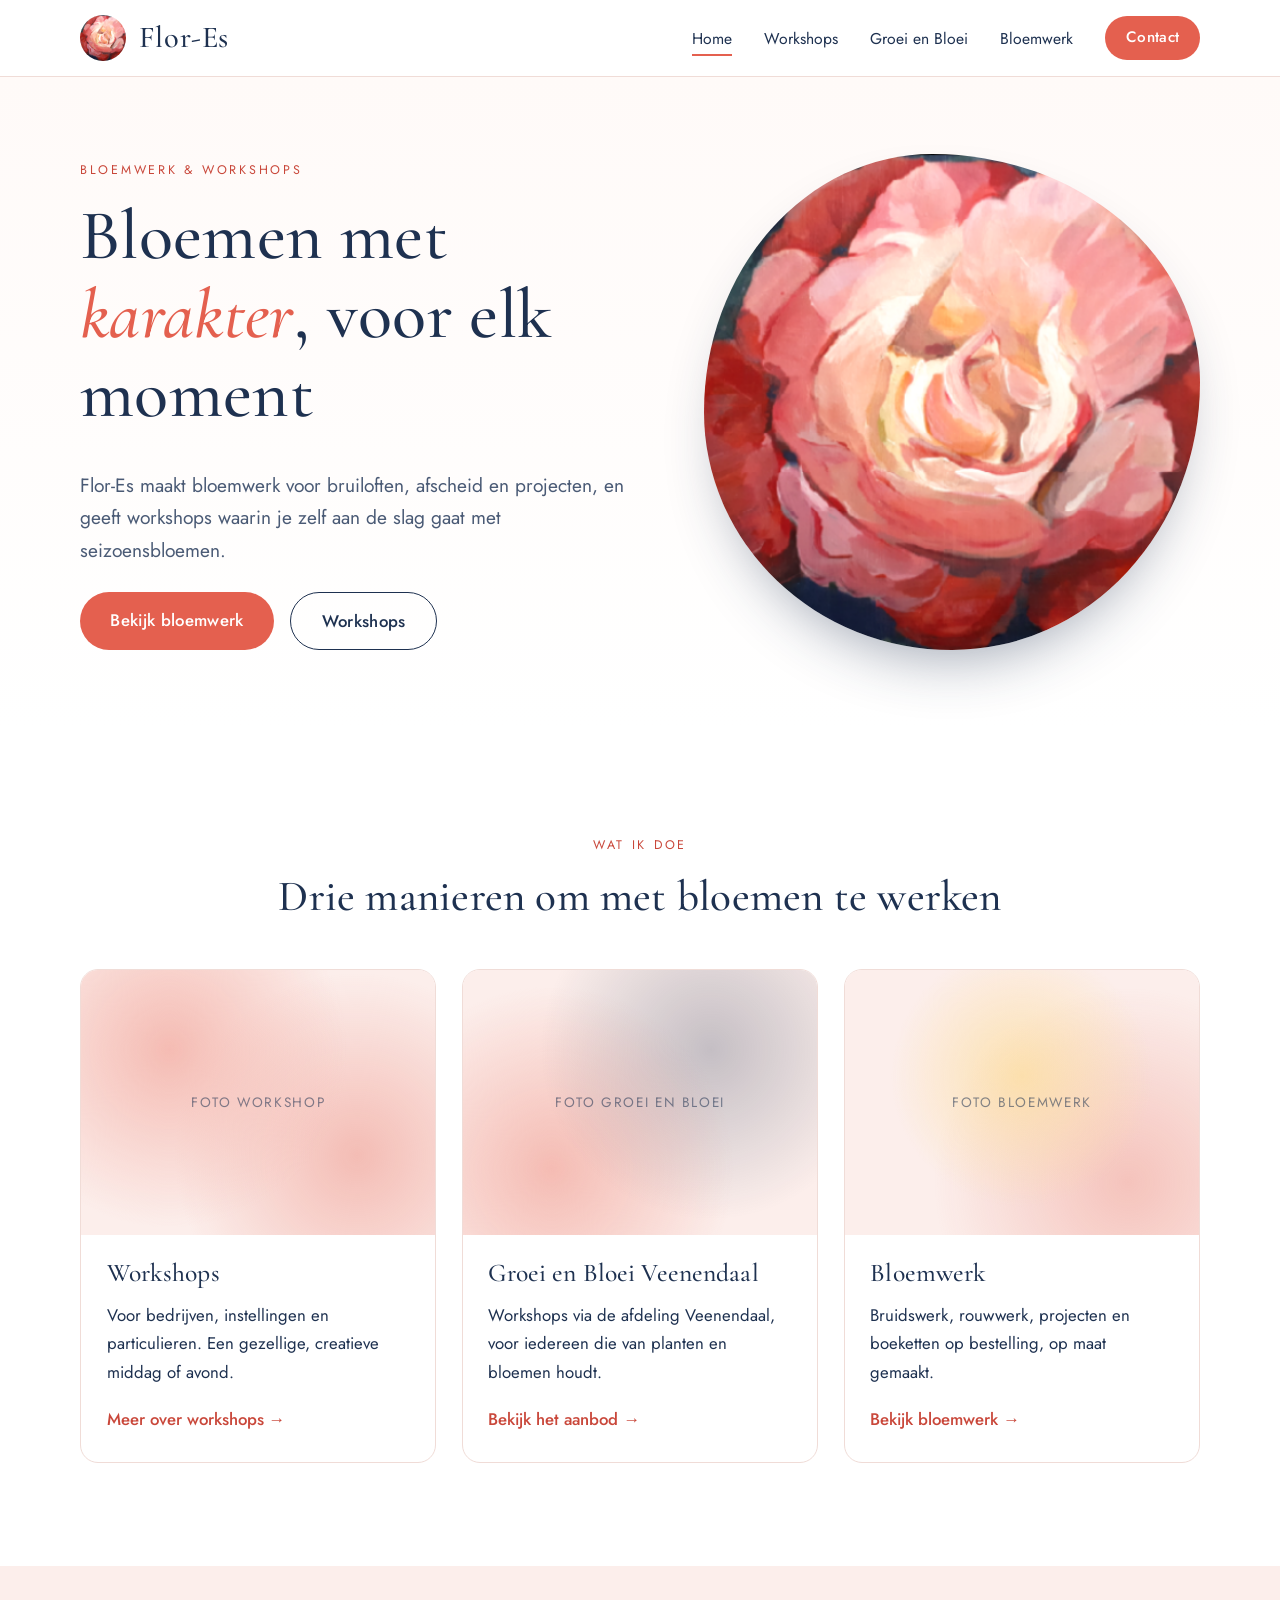
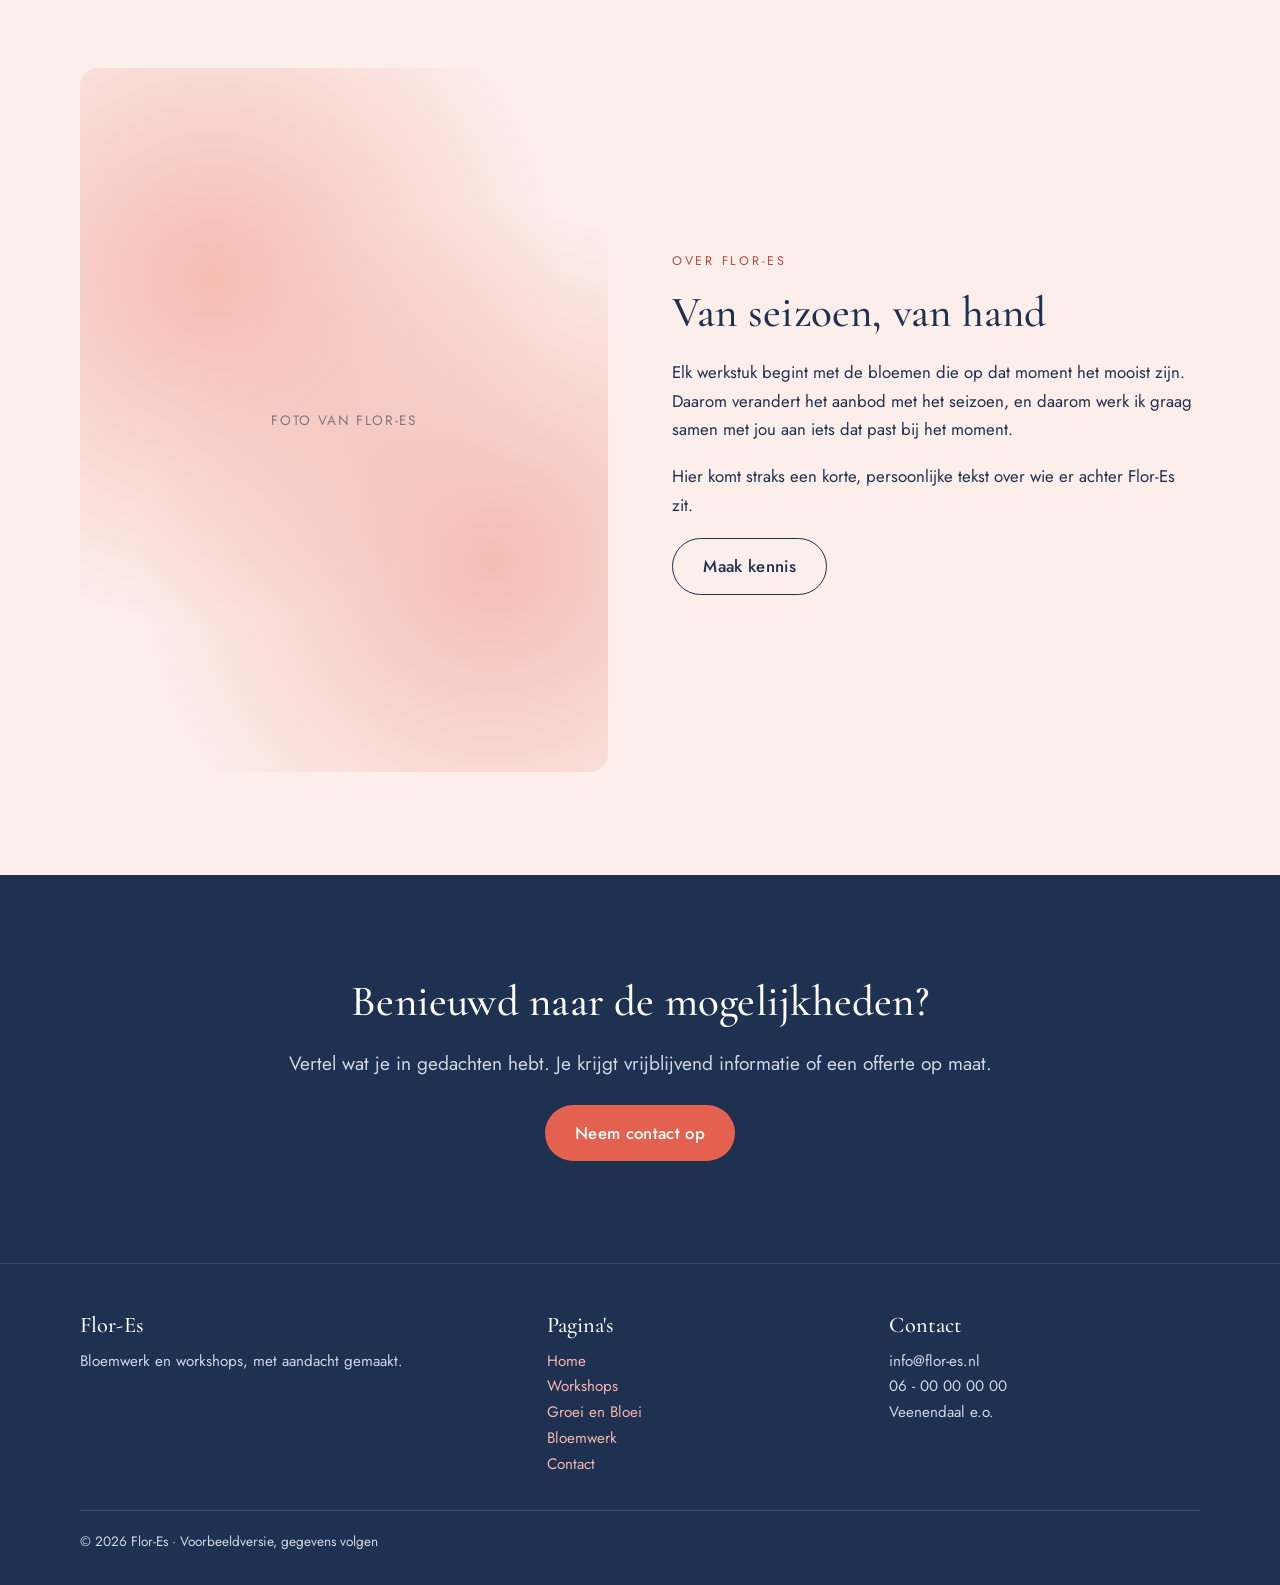
==== index.html @ 2090f146 "Eerste versie website Flor-Es: look and feel en vijf pagina's Co-Authored-By: Claude Sonnet 5.5 <nor" ====
<!DOCTYPE html>
<html lang="nl">
<head>
<meta charset="utf-8">
<meta name="viewport" content="width=device-width, initial-scale=1">
<title>Flor-Es | Bloemwerk en workshops</title>
<meta name="description" content="Flor-Es: workshops, bloemwerk voor bruiloften, rouw en projecten, en workshops via Groei en Bloei Veenendaal.">
<link rel="preconnect" href="https://fonts.googleapis.com">
<link rel="preconnect" href="https://fonts.gstatic.com" crossorigin>
<link href="https://fonts.googleapis.com/css2?family=Cormorant+Garamond:ital,wght@0,400;0,500;0,600;1,400;1,500&family=Jost:wght@300;400;500&display=swap" rel="stylesheet">
<link rel="stylesheet" href="style.css">
</head>
<body>
<header class="site-header">
  <div class="container nav">
    <a class="brand" href="index.html"><img src="img/logo.png" alt=""><span>Flor-Es</span></a>
    <button class="menu-toggle" aria-expanded="false" aria-controls="menu">Menu</button>
    <ul id="menu">
      <li><a href="index.html" aria-current="page">Home</a></li>
      <li><a href="workshops.html">Workshops</a></li>
      <li><a href="groei-en-bloei.html">Groei en Bloei</a></li>
      <li><a href="bloemwerk.html">Bloemwerk</a></li>
      <li><a class="btn small" href="contact.html">Contact</a></li>
    </ul>
  </div>
</header>
<main>

<section class="hero">
  <div class="container hero-grid">
    <div>
      <span class="eyebrow">Bloemwerk &amp; workshops</span>
      <h1>Bloemen met <em>karakter</em>, voor elk moment</h1>
      <p class="lead">Flor-Es maakt bloemwerk voor bruiloften, afscheid en projecten, en geeft workshops waarin je zelf aan de slag gaat met seizoensbloemen.</p>
      <div class="btn-row">
        <a class="btn" href="bloemwerk.html">Bekijk bloemwerk</a>
        <a class="btn outline" href="workshops.html">Workshops</a>
      </div>
    </div>
    <div class="hero-art"><img src="img/logo.png" alt="Geschilderde roos, het logo van Flor-Es"></div>
  </div>
</section>

<section class="section">
  <div class="container">
    <div class="center" style="margin-bottom:3rem">
      <span class="eyebrow">Wat ik doe</span>
      <h2>Drie manieren om met bloemen te werken</h2>
    </div>
    <div class="cards">
      <a class="card" href="workshops.html"><div class="ph ">Foto workshop</div><div class="body"><h3>Workshops</h3><p>Voor bedrijven, instellingen en particulieren. Een gezellige, creatieve middag of avond.</p><span class="more">Meer over workshops →</span></div></a>
      <a class="card" href="groei-en-bloei.html"><div class="ph t2">Foto Groei en Bloei</div><div class="body"><h3>Groei en Bloei Veenendaal</h3><p>Workshops via de afdeling Veenendaal, voor iedereen die van planten en bloemen houdt.</p><span class="more">Bekijk het aanbod →</span></div></a>
      <a class="card" href="bloemwerk.html"><div class="ph t3">Foto bloemwerk</div><div class="body"><h3>Bloemwerk</h3><p>Bruidswerk, rouwwerk, projecten en boeketten op bestelling, op maat gemaakt.</p><span class="more">Bekijk bloemwerk →</span></div></a>
    </div>
  </div>
</section>

<section class="section tint">
  <div class="container split">
    <div class="ph tall round">Foto van Flor-Es</div>
    <div>
      <span class="eyebrow">Over Flor-Es</span>
      <h2>Van seizoen, van hand</h2>
      <p>Elk werkstuk begint met de bloemen die op dat moment het mooist zijn. Daarom verandert het aanbod met het seizoen, en daarom werk ik graag samen met jou aan iets dat past bij het moment.</p>
      <p>Hier komt straks een korte, persoonlijke tekst over wie er achter Flor-Es zit.</p>
      <a class="btn outline" href="contact.html">Maak kennis</a>
    </div>
  </div>
</section>
<section class="section cta">
  <div class="container">
    <h2>Benieuwd naar de mogelijkheden?</h2>
    <p class="lead">Vertel wat je in gedachten hebt. Je krijgt vrijblijvend informatie of een offerte op maat.</p>
    <div class="btn-row" style="justify-content:center"><a class="btn" href="contact.html">Neem contact op</a></div>
  </div>
</section>
</main>
<footer class="site-footer">
  <div class="container">
    <div class="foot-grid">
      <div>
        <h3>Flor-Es</h3>
        <p>Bloemwerk en workshops, met aandacht gemaakt.</p>
      </div>
      <div>
        <h3>Pagina's</h3>
        <ul>
          <li><a href="index.html">Home</a></li>
          <li><a href="workshops.html">Workshops</a></li>
          <li><a href="groei-en-bloei.html">Groei en Bloei</a></li>
          <li><a href="bloemwerk.html">Bloemwerk</a></li>
          <li><a href="contact.html">Contact</a></li>
        </ul>
      </div>
      <div>
        <h3>Contact</h3>
        <ul>
          <li>info@flor-es.nl</li>
          <li>06 - 00 00 00 00</li>
          <li>Veenendaal e.o.</li>
        </ul>
      </div>
    </div>
    <div class="copy">© 2026 Flor-Es · Voorbeeldversie, gegevens volgen</div>
  </div>
</footer>
<script src="site.js"></script>
</body>
</html>
---- style.css ----
/* Flor-Es – look and feel
   Kleuren afgeleid uit het logo (geschilderde roos op diepblauw). */
:root {
  --navy: #1e3150;
  --navy-soft: #4a5a75;
  --coral: #e4604f;
  --coral-dark: #c9473a;
  --pink: #f4b6ad;
  --pink-soft: #fceeeb;
  --cream: #fffaf8;
  --line: #f0dcd7;
  --white: #ffffff;
  --radius: 18px;
  --serif: "Cormorant Garamond", Georgia, "Times New Roman", serif;
  --sans: "Jost", "Helvetica Neue", Arial, sans-serif;
}

* { box-sizing: border-box; }
html { scroll-behavior: smooth; }
body {
  margin: 0;
  background: var(--white);
  color: var(--navy);
  font-family: var(--sans);
  font-size: 1.05rem;
  line-height: 1.7;
  -webkit-font-smoothing: antialiased;
}
img { max-width: 100%; display: block; }
a { color: var(--coral-dark); }
a:hover { color: var(--navy); }

h1, h2, h3 {
  font-family: var(--serif);
  font-weight: 500;
  line-height: 1.12;
  margin: 0 0 .5em;
  letter-spacing: .005em;
}
h1 { font-size: clamp(2.6rem, 6vw, 4.4rem); }
h2 { font-size: clamp(1.9rem, 3.6vw, 2.7rem); }
h3 { font-size: 1.6rem; }
p { margin: 0 0 1.1em; }

.container { width: min(1120px, 100% - 2.5rem); margin-inline: auto; }
.section { padding: clamp(3.5rem, 8vw, 6.5rem) 0; }
.section.tint { background: var(--pink-soft); }
.eyebrow {
  display: inline-block;
  text-transform: uppercase;
  letter-spacing: .22em;
  font-size: .78rem;
  color: var(--coral-dark);
  margin-bottom: 1rem;
}
.lead { font-size: 1.2rem; color: var(--navy-soft); max-width: 40em; }
.center { text-align: center; }
.center .lead { margin-inline: auto; }

/* Header */
.site-header {
  position: sticky; top: 0; z-index: 20;
  background: rgba(255,255,255,.94);
  backdrop-filter: blur(8px);
  border-bottom: 1px solid var(--line);
}
.nav { display: flex; align-items: center; justify-content: space-between; height: 76px; }
.brand { display: flex; align-items: center; gap: .8rem; text-decoration: none; color: var(--navy); }
.brand img { width: 46px; height: 46px; border-radius: 50%; object-fit: cover; }
.brand span { font-family: var(--serif); font-size: 1.9rem; font-weight: 500; letter-spacing: .02em; }
.nav ul { display: flex; gap: 2rem; list-style: none; margin: 0; padding: 0; align-items: center; }
.nav ul a { text-decoration: none; color: var(--navy); font-size: .98rem; padding: .3rem 0; border-bottom: 2px solid transparent; }
.nav ul a:hover, .nav ul a[aria-current="page"] { border-color: var(--coral); }
.nav ul a.btn { border: 0; }
.menu-toggle { display: none; background: none; border: 1px solid var(--line); border-radius: 10px; padding: .5rem .8rem; font: inherit; color: var(--navy); cursor: pointer; }

/* Knoppen */
.btn {
  display: inline-block; text-decoration: none; cursor: pointer;
  background: var(--coral); color: var(--white) !important;
  padding: .85rem 1.9rem; border-radius: 999px; border: 0;
  font: inherit; font-weight: 500; letter-spacing: .02em;
  transition: background .2s, transform .2s;
}
.btn:hover { background: var(--coral-dark); transform: translateY(-1px); }
.btn.outline { background: transparent; color: var(--navy) !important; border: 1.5px solid var(--navy); }
.btn.outline:hover { background: var(--navy); color: var(--white) !important; }
.btn.small { padding: .55rem 1.3rem; font-size: .95rem; }
.btn-row { display: flex; gap: 1rem; flex-wrap: wrap; margin-top: 1.6rem; }

/* Hero (tweedeling) */
.hero { padding: clamp(2.5rem, 6vw, 5rem) 0; background: linear-gradient(180deg, var(--cream), var(--white)); }
.hero-grid { display: grid; grid-template-columns: 1.05fr .95fr; gap: clamp(2rem, 6vw, 5rem); align-items: center; }
.hero h1 em { font-style: italic; color: var(--coral); }
.hero-art { position: relative; }
.hero-art img {
  width: 100%; aspect-ratio: 1 / 1; object-fit: cover;
  border-radius: 46% 54% 50% 50% / 52% 46% 54% 48%;
  box-shadow: 0 30px 60px -25px rgba(30,49,80,.45);
}
.hero-art::before {
  content: ""; position: absolute; inset: -6% -6% auto auto; width: 38%; aspect-ratio: 1;
  background: var(--pink); border-radius: 50%; z-index: -1; opacity: .55;
}
.page-hero { padding: clamp(3rem, 7vw, 5.5rem) 0 clamp(2rem, 4vw, 3rem); background: linear-gradient(180deg, var(--pink-soft), var(--white)); }

/* Kaarten */
.cards { display: grid; grid-template-columns: repeat(3, 1fr); gap: 1.6rem; }
.card {
  background: var(--white); border: 1px solid var(--line); border-radius: var(--radius);
  overflow: hidden; text-decoration: none; color: var(--navy);
  display: flex; flex-direction: column; transition: transform .25s, box-shadow .25s;
}
.card:hover { transform: translateY(-4px); box-shadow: 0 22px 40px -24px rgba(30,49,80,.4); color: var(--navy); }
.card .body { padding: 1.5rem 1.6rem 1.8rem; }
.card .more { color: var(--coral-dark); font-weight: 500; }

/* Foto-plaatshouders: vervangen door echte foto's (<img>) */
.ph {
  aspect-ratio: 4 / 3; display: grid; place-items: center;
  color: rgba(30,49,80,.55); font-size: .85rem; letter-spacing: .12em; text-transform: uppercase;
  background:
    radial-gradient(circle at 25% 30%, rgba(244,182,173,.9), transparent 55%),
    radial-gradient(circle at 78% 70%, rgba(228,96,79,.35), transparent 55%),
    var(--pink-soft);
}
.ph.t2 { background: radial-gradient(circle at 70% 30%, rgba(30,49,80,.25), transparent 55%), radial-gradient(circle at 25% 75%, rgba(244,182,173,.9), transparent 55%), var(--pink-soft); }
.ph.t3 { background: radial-gradient(circle at 50% 40%, rgba(252,222,160,.8), transparent 55%), radial-gradient(circle at 80% 80%, rgba(228,96,79,.3), transparent 55%), var(--pink-soft); }
.ph.tall { aspect-ratio: 3 / 4; }
.ph.round { border-radius: var(--radius); }

.gallery { display: grid; grid-template-columns: repeat(4, 1fr); gap: 1rem; }
.gallery .ph, .gallery img { border-radius: 14px; width: 100%; }
.gallery .wide { grid-column: span 2; }

/* Twee kolommen */
.split { display: grid; grid-template-columns: 1fr 1fr; gap: clamp(2rem, 5vw, 4.5rem); align-items: center; }
.split.reverse > :first-child { order: 2; }
.check { list-style: none; padding: 0; margin: 0 0 1.4rem; }
.check li { padding-left: 1.9rem; position: relative; margin-bottom: .55rem; }
.check li::before { content: "✿"; position: absolute; left: 0; color: var(--coral); }

/* Prijzen */
.prices { display: grid; grid-template-columns: repeat(3, 1fr); gap: 1.4rem; }
.price {
  background: var(--white); border: 1px solid var(--line); border-radius: var(--radius); padding: 1.8rem;
}
.price .amount { font-family: var(--serif); font-size: 2.3rem; color: var(--coral-dark); line-height: 1; margin: .3rem 0 .8rem; }
.price small { color: var(--navy-soft); }
.note { font-size: .92rem; color: var(--navy-soft); border-left: 3px solid var(--pink); padding-left: 1rem; margin-top: 1.5rem; }

/* Referenties */
.quotes { display: grid; grid-template-columns: repeat(3, 1fr); gap: 1.4rem; }
.quote { background: var(--white); border-radius: var(--radius); padding: 1.8rem; border: 1px solid var(--line); }
.quote p { font-family: var(--serif); font-size: 1.35rem; line-height: 1.4; font-style: italic; }
.quote cite { font-style: normal; font-size: .92rem; color: var(--navy-soft); }

/* Agenda (Groei en Bloei) */
.agenda { list-style: none; padding: 0; margin: 0; display: grid; gap: 1rem; }
.agenda li { display: grid; grid-template-columns: 90px 1fr auto; gap: 1.4rem; align-items: center; background: var(--white); border: 1px solid var(--line); border-radius: var(--radius); padding: 1.2rem 1.6rem; }
.date { text-align: center; font-family: var(--serif); line-height: 1; }
.date b { display: block; font-size: 2.4rem; color: var(--coral-dark); font-weight: 500; }
.date span { text-transform: uppercase; letter-spacing: .15em; font-size: .78rem; font-family: var(--sans); }

/* Formulier */
form { display: grid; gap: 1.1rem; }
label { font-size: .92rem; font-weight: 500; display: grid; gap: .35rem; }
input, select, textarea {
  font: inherit; color: var(--navy); background: var(--white);
  border: 1.5px solid var(--line); border-radius: 12px; padding: .8rem 1rem; width: 100%;
}
input:focus, select:focus, textarea:focus { outline: 0; border-color: var(--coral); box-shadow: 0 0 0 3px rgba(228,96,79,.18); }
textarea { min-height: 150px; resize: vertical; }
.row2 { display: grid; grid-template-columns: 1fr 1fr; gap: 1.1rem; }
.form-msg { display: none; background: var(--pink-soft); border: 1px solid var(--pink); border-radius: 12px; padding: 1rem 1.2rem; }
.contact-box { background: var(--pink-soft); border-radius: var(--radius); padding: 2rem; }
.contact-box h3 { margin-bottom: .8rem; }

/* CTA en footer */
.cta { background: var(--navy); color: var(--white); text-align: center; }
.cta h2 { color: var(--white); }
.cta .lead { color: #cfd6e3; margin-inline: auto; }
.site-footer { background: var(--navy); color: #cfd6e3; padding: 3rem 0 2rem; border-top: 1px solid rgba(255,255,255,.12); font-size: .95rem; }
.site-footer a { color: var(--pink); text-decoration: none; }
.site-footer a:hover { color: var(--white); }
.foot-grid { display: grid; grid-template-columns: 1.4fr 1fr 1fr; gap: 2rem; margin-bottom: 2rem; }
.foot-grid h3 { color: var(--white); font-size: 1.4rem; }
.foot-grid ul { list-style: none; padding: 0; margin: 0; }
.copy { border-top: 1px solid rgba(255,255,255,.15); padding-top: 1.2rem; font-size: .85rem; }

@media (max-width: 860px) {
  .menu-toggle { display: block; }
  .nav ul { display: none; position: absolute; top: 76px; left: 0; right: 0; flex-direction: column; gap: 1rem; background: var(--white); padding: 1.5rem; border-bottom: 1px solid var(--line); }
  .nav ul.open { display: flex; }
  .hero-grid, .split, .cards, .prices, .quotes, .foot-grid, .row2 { grid-template-columns: 1fr; }
  .split.reverse > :first-child { order: 0; }
  .hero-art { max-width: 420px; margin-inline: auto; }
  .gallery { grid-template-columns: repeat(2, 1fr); }
  .agenda li { grid-template-columns: 70px 1fr; }
  .agenda li .btn { grid-column: 1 / -1; justify-self: start; }
}
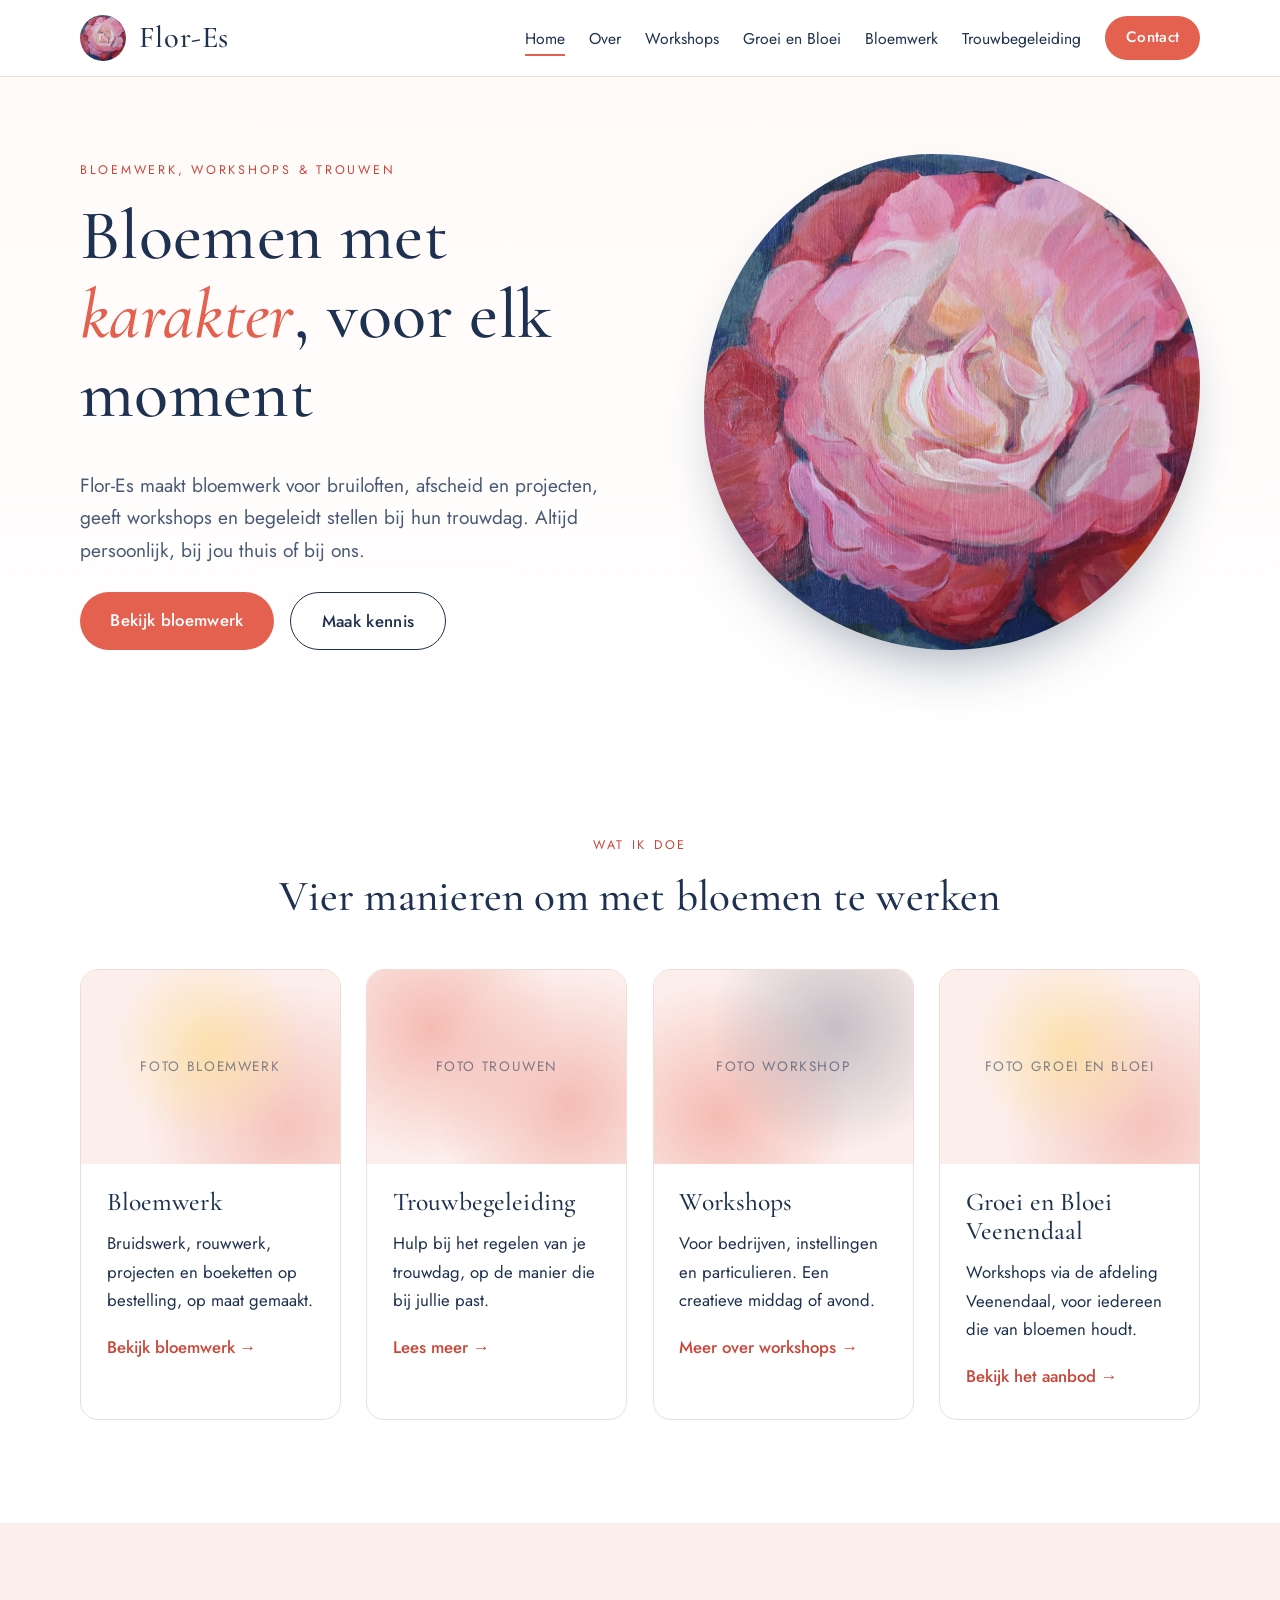
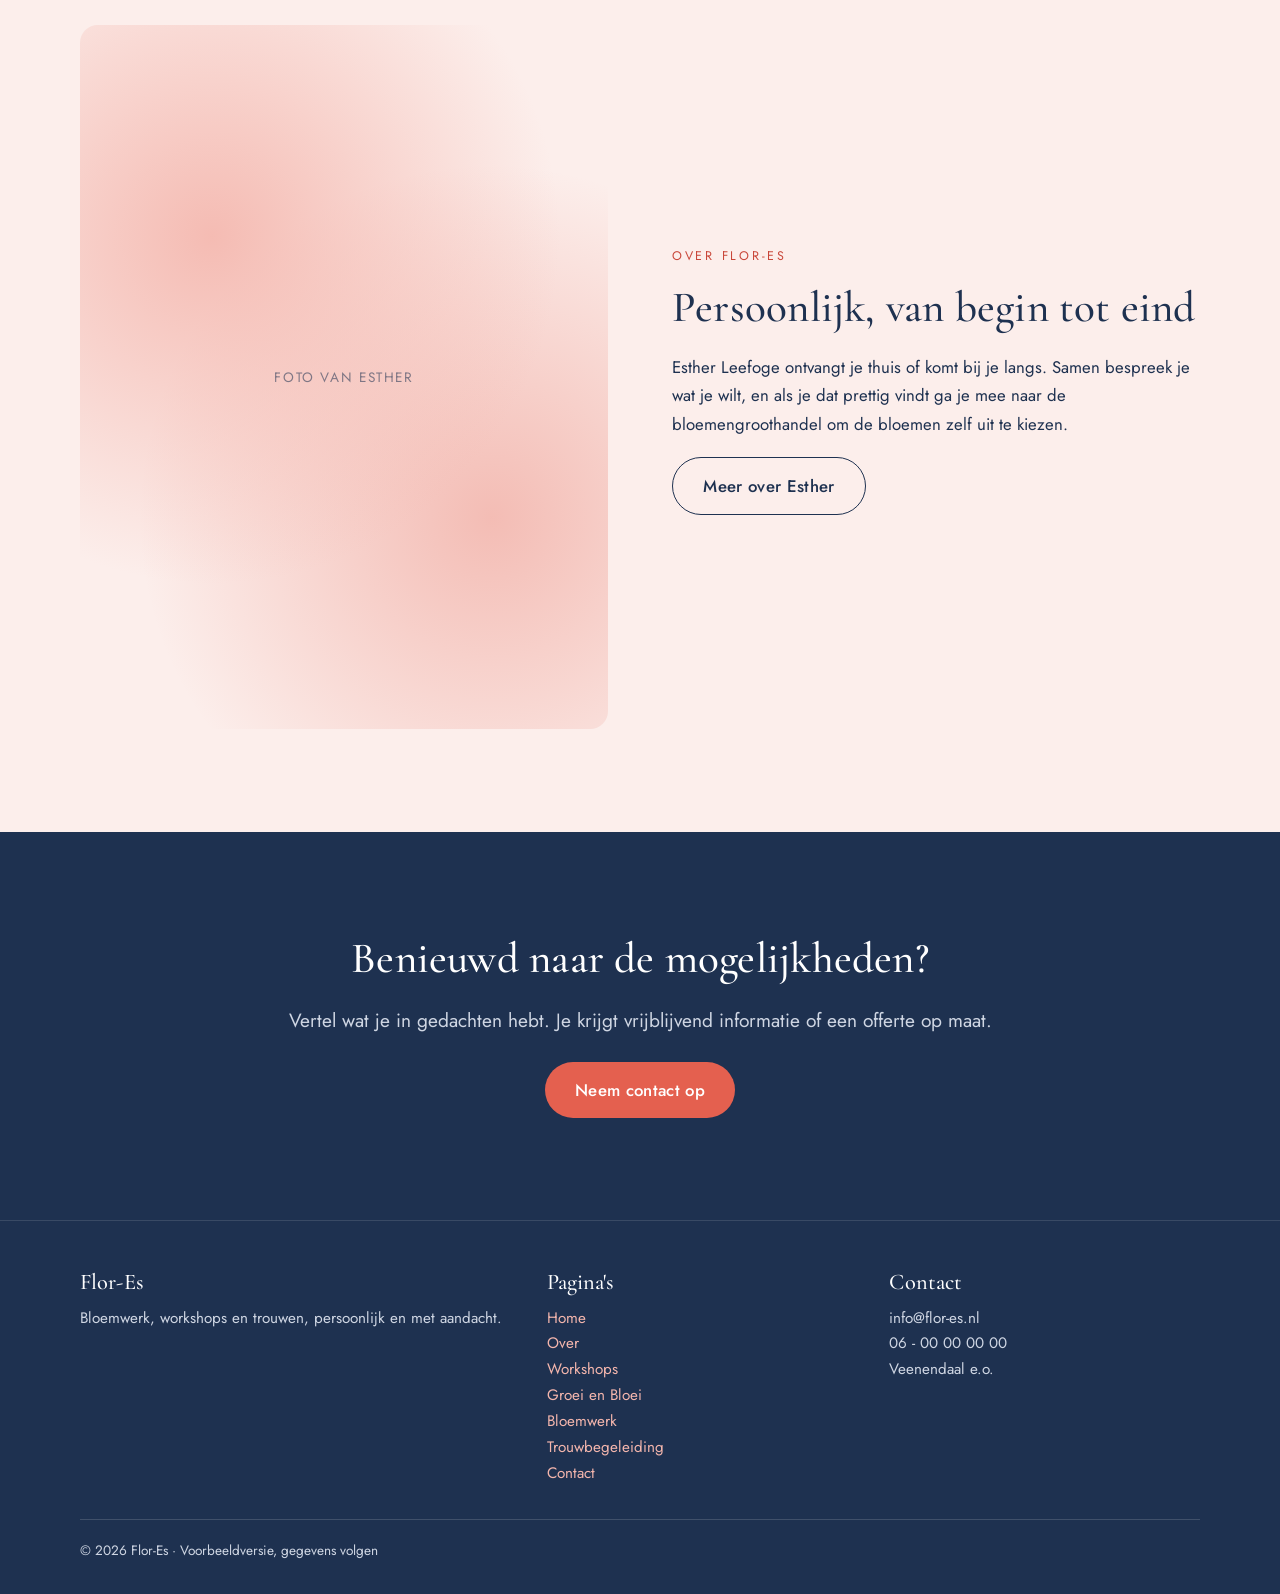
==== commit b4f22af0: "Pagina's Over, Trouwbegeleiding en proefpagina Trouwambtenaar, beheerbare inhoud - Scherpere roos al" ====
--- a/index.html
+++ b/index.html
@@ -3,41 +3,30 @@
 <head>
 <meta charset="utf-8">
 <meta name="viewport" content="width=device-width, initial-scale=1">
-<title>Flor-Es | Bloemwerk en workshops</title>
-<meta name="description" content="Flor-Es: workshops, bloemwerk voor bruiloften, rouw en projecten, en workshops via Groei en Bloei Veenendaal.">
+<title>Flor-Es | Bloemwerk, workshops en trouwen</title>
+<meta name="description" content="Flor-Es: bloemwerk, workshops en begeleiding bij trouwen, persoonlijk en met aandacht.">
+<link rel="icon" href="img/logo.jpg">
 <link rel="preconnect" href="https://fonts.googleapis.com">
 <link rel="preconnect" href="https://fonts.gstatic.com" crossorigin>
 <link href="https://fonts.googleapis.com/css2?family=Cormorant+Garamond:ital,wght@0,400;0,500;0,600;1,400;1,500&family=Jost:wght@300;400;500&display=swap" rel="stylesheet">
 <link rel="stylesheet" href="style.css">
 </head>
 <body>
-<header class="site-header">
-  <div class="container nav">
-    <a class="brand" href="index.html"><img src="img/logo.png" alt=""><span>Flor-Es</span></a>
-    <button class="menu-toggle" aria-expanded="false" aria-controls="menu">Menu</button>
-    <ul id="menu">
-      <li><a href="index.html" aria-current="page">Home</a></li>
-      <li><a href="workshops.html">Workshops</a></li>
-      <li><a href="groei-en-bloei.html">Groei en Bloei</a></li>
-      <li><a href="bloemwerk.html">Bloemwerk</a></li>
-      <li><a class="btn small" href="contact.html">Contact</a></li>
-    </ul>
-  </div>
-</header>
+<header id="site-header"></header>
 <main>
 
 <section class="hero">
   <div class="container hero-grid">
     <div>
-      <span class="eyebrow">Bloemwerk &amp; workshops</span>
+      <span class="eyebrow">Bloemwerk, workshops &amp; trouwen</span>
       <h1>Bloemen met <em>karakter</em>, voor elk moment</h1>
-      <p class="lead">Flor-Es maakt bloemwerk voor bruiloften, afscheid en projecten, en geeft workshops waarin je zelf aan de slag gaat met seizoensbloemen.</p>
+      <p class="lead">Flor-Es maakt bloemwerk voor bruiloften, afscheid en projecten, geeft workshops en begeleidt stellen bij hun trouwdag. Altijd persoonlijk, bij jou thuis of bij ons.</p>
       <div class="btn-row">
         <a class="btn" href="bloemwerk.html">Bekijk bloemwerk</a>
-        <a class="btn outline" href="workshops.html">Workshops</a>
+        <a class="btn outline" href="over.html">Maak kennis</a>
       </div>
     </div>
-    <div class="hero-art"><img src="img/logo.png" alt="Geschilderde roos, het logo van Flor-Es"></div>
+    <div class="hero-art"><img src="img/logo.jpg" alt="Geschilderde roos, het beeldmerk van Flor-Es"></div>
   </div>
 </section>
 
@@ -45,25 +34,25 @@
   <div class="container">
     <div class="center" style="margin-bottom:3rem">
       <span class="eyebrow">Wat ik doe</span>
-      <h2>Drie manieren om met bloemen te werken</h2>
+      <h2>Vier manieren om met bloemen te werken</h2>
     </div>
-    <div class="cards">
-      <a class="card" href="workshops.html"><div class="ph ">Foto workshop</div><div class="body"><h3>Workshops</h3><p>Voor bedrijven, instellingen en particulieren. Een gezellige, creatieve middag of avond.</p><span class="more">Meer over workshops →</span></div></a>
-      <a class="card" href="groei-en-bloei.html"><div class="ph t2">Foto Groei en Bloei</div><div class="body"><h3>Groei en Bloei Veenendaal</h3><p>Workshops via de afdeling Veenendaal, voor iedereen die van planten en bloemen houdt.</p><span class="more">Bekijk het aanbod →</span></div></a>
+    <div class="cards" style="grid-template-columns:repeat(auto-fit,minmax(240px,1fr))">
       <a class="card" href="bloemwerk.html"><div class="ph t3">Foto bloemwerk</div><div class="body"><h3>Bloemwerk</h3><p>Bruidswerk, rouwwerk, projecten en boeketten op bestelling, op maat gemaakt.</p><span class="more">Bekijk bloemwerk →</span></div></a>
+      <a class="card" href="trouwbegeleiding.html"><div class="ph ">Foto trouwen</div><div class="body"><h3>Trouwbegeleiding</h3><p>Hulp bij het regelen van je trouwdag, op de manier die bij jullie past.</p><span class="more">Lees meer →</span></div></a>
+      <a class="card" href="workshops.html"><div class="ph t2">Foto workshop</div><div class="body"><h3>Workshops</h3><p>Voor bedrijven, instellingen en particulieren. Een creatieve middag of avond.</p><span class="more">Meer over workshops →</span></div></a>
+      <a class="card" href="groei-en-bloei.html"><div class="ph t3">Foto Groei en Bloei</div><div class="body"><h3>Groei en Bloei Veenendaal</h3><p>Workshops via de afdeling Veenendaal, voor iedereen die van bloemen houdt.</p><span class="more">Bekijk het aanbod →</span></div></a>
     </div>
   </div>
 </section>
 
 <section class="section tint">
   <div class="container split">
-    <div class="ph tall round">Foto van Flor-Es</div>
+    <div class="ph tall round">Foto van Esther</div>
     <div>
       <span class="eyebrow">Over Flor-Es</span>
-      <h2>Van seizoen, van hand</h2>
-      <p>Elk werkstuk begint met de bloemen die op dat moment het mooist zijn. Daarom verandert het aanbod met het seizoen, en daarom werk ik graag samen met jou aan iets dat past bij het moment.</p>
-      <p>Hier komt straks een korte, persoonlijke tekst over wie er achter Flor-Es zit.</p>
-      <a class="btn outline" href="contact.html">Maak kennis</a>
+      <h2>Persoonlijk, van begin tot eind</h2>
+      <p>Esther Leefoge ontvangt je thuis of komt bij je langs. Samen bespreek je wat je wilt, en als je dat prettig vindt ga je mee naar de bloemengroothandel om de bloemen zelf uit te kiezen.</p>
+      <a class="btn outline" href="over.html">Meer over Esther</a>
     </div>
   </div>
 </section>
@@ -75,35 +64,7 @@
   </div>
 </section>
 </main>
-<footer class="site-footer">
-  <div class="container">
-    <div class="foot-grid">
-      <div>
-        <h3>Flor-Es</h3>
-        <p>Bloemwerk en workshops, met aandacht gemaakt.</p>
-      </div>
-      <div>
-        <h3>Pagina's</h3>
-        <ul>
-          <li><a href="index.html">Home</a></li>
-          <li><a href="workshops.html">Workshops</a></li>
-          <li><a href="groei-en-bloei.html">Groei en Bloei</a></li>
-          <li><a href="bloemwerk.html">Bloemwerk</a></li>
-          <li><a href="contact.html">Contact</a></li>
-        </ul>
-      </div>
-      <div>
-        <h3>Contact</h3>
-        <ul>
-          <li>info@flor-es.nl</li>
-          <li>06 - 00 00 00 00</li>
-          <li>Veenendaal e.o.</li>
-        </ul>
-      </div>
-    </div>
-    <div class="copy">© 2026 Flor-Es · Voorbeeldversie, gegevens volgen</div>
-  </div>
-</footer>
+<footer id="site-footer"></footer>
 <script src="site.js"></script>
 </body>
 </html>
--- a/style.css
+++ b/style.css
@@ -68,7 +68,7 @@
 .brand { display: flex; align-items: center; gap: .8rem; text-decoration: none; color: var(--navy); }
 .brand img { width: 46px; height: 46px; border-radius: 50%; object-fit: cover; }
 .brand span { font-family: var(--serif); font-size: 1.9rem; font-weight: 500; letter-spacing: .02em; }
-.nav ul { display: flex; gap: 2rem; list-style: none; margin: 0; padding: 0; align-items: center; }
+.nav ul { display: flex; gap: 1.5rem; list-style: none; margin: 0; padding: 0; align-items: center; }
 .nav ul a { text-decoration: none; color: var(--navy); font-size: .98rem; padding: .3rem 0; border-bottom: 2px solid transparent; }
 .nav ul a:hover, .nav ul a[aria-current="page"] { border-color: var(--coral); }
 .nav ul a.btn { border: 0; }
@@ -199,3 +199,44 @@
   .agenda li { grid-template-columns: 70px 1fr; }
   .agenda li .btn { grid-column: 1 / -1; justify-self: start; }
 }
+
+/* Foto's uit het beheerscherm */
+.foto { width: 100%; aspect-ratio: 4 / 3; object-fit: cover; border-radius: 14px; }
+.foto.tall { aspect-ratio: 3 / 4; }
+.foto.round { border-radius: var(--radius); }
+
+/* Producten (Bloemwerk) */
+.kop-blok { margin-bottom: 2rem; }
+.producten { display: grid; grid-template-columns: repeat(3, 1fr); gap: 1.4rem; }
+.product { background: var(--white); border: 1px solid var(--line); border-radius: var(--radius); overflow: hidden; display: flex; flex-direction: column; }
+.product .foto, .product .ph { border-radius: 0; }
+.product .body { padding: 1.2rem 1.4rem 1.5rem; }
+.product h3 { font-size: 1.5rem; margin-bottom: .3rem; }
+.product p { margin: 0 0 .5em; color: var(--navy-soft); font-size: .98rem; line-height: 1.55; }
+.product .prijs { color: var(--coral-dark); font-weight: 500; }
+.leeg { color: var(--navy-soft); }
+.chips { display: flex; flex-wrap: wrap; gap: .7rem; margin-top: 1.6rem; }
+.chip { text-decoration: none; border: 1.5px solid var(--navy); color: var(--navy); border-radius: 999px; padding: .4rem 1.2rem; font-size: .95rem; }
+.chip:hover { background: var(--navy); color: var(--white); }
+
+/* Stappen (Over, Trouwbegeleiding) */
+.steps { display: grid; grid-template-columns: repeat(3, 1fr); gap: 1.4rem; counter-reset: stap; }
+.steps.vier { grid-template-columns: repeat(4, 1fr); }
+.step { background: var(--white); border: 1px solid var(--line); border-radius: var(--radius); padding: 1.8rem; counter-increment: stap; }
+.step::before { content: counter(stap); display: grid; place-items: center; width: 2.4rem; height: 2.4rem; border-radius: 50%; background: var(--pink-soft); color: var(--coral-dark); font-family: var(--serif); font-size: 1.4rem; margin-bottom: 1rem; }
+.step h3 { font-size: 1.45rem; }
+.step p { margin: 0; color: var(--navy-soft); }
+.pull { font-family: var(--serif); font-size: clamp(1.6rem, 3vw, 2.2rem); line-height: 1.3; font-style: italic; color: var(--navy); max-width: 30em; margin-inline: auto; }
+
+/* Proefpagina (nog niet live) */
+.proef-banner { background: var(--navy); color: var(--white); text-align: center; padding: .6rem 1rem; font-size: .92rem; }
+body[data-niet-live]:not(.toon) main { visibility: hidden; }
+
+@media (max-width: 1000px) {
+  .menu-toggle { display: block; }
+  .nav ul { display: none; position: absolute; top: 76px; left: 0; right: 0; flex-direction: column; align-items: flex-start; gap: 1rem; background: var(--white); padding: 1.5rem; border-bottom: 1px solid var(--line); }
+  .nav ul.open { display: flex; }
+}
+@media (max-width: 860px) {
+  .producten, .steps, .steps.vier { grid-template-columns: 1fr; }
+}
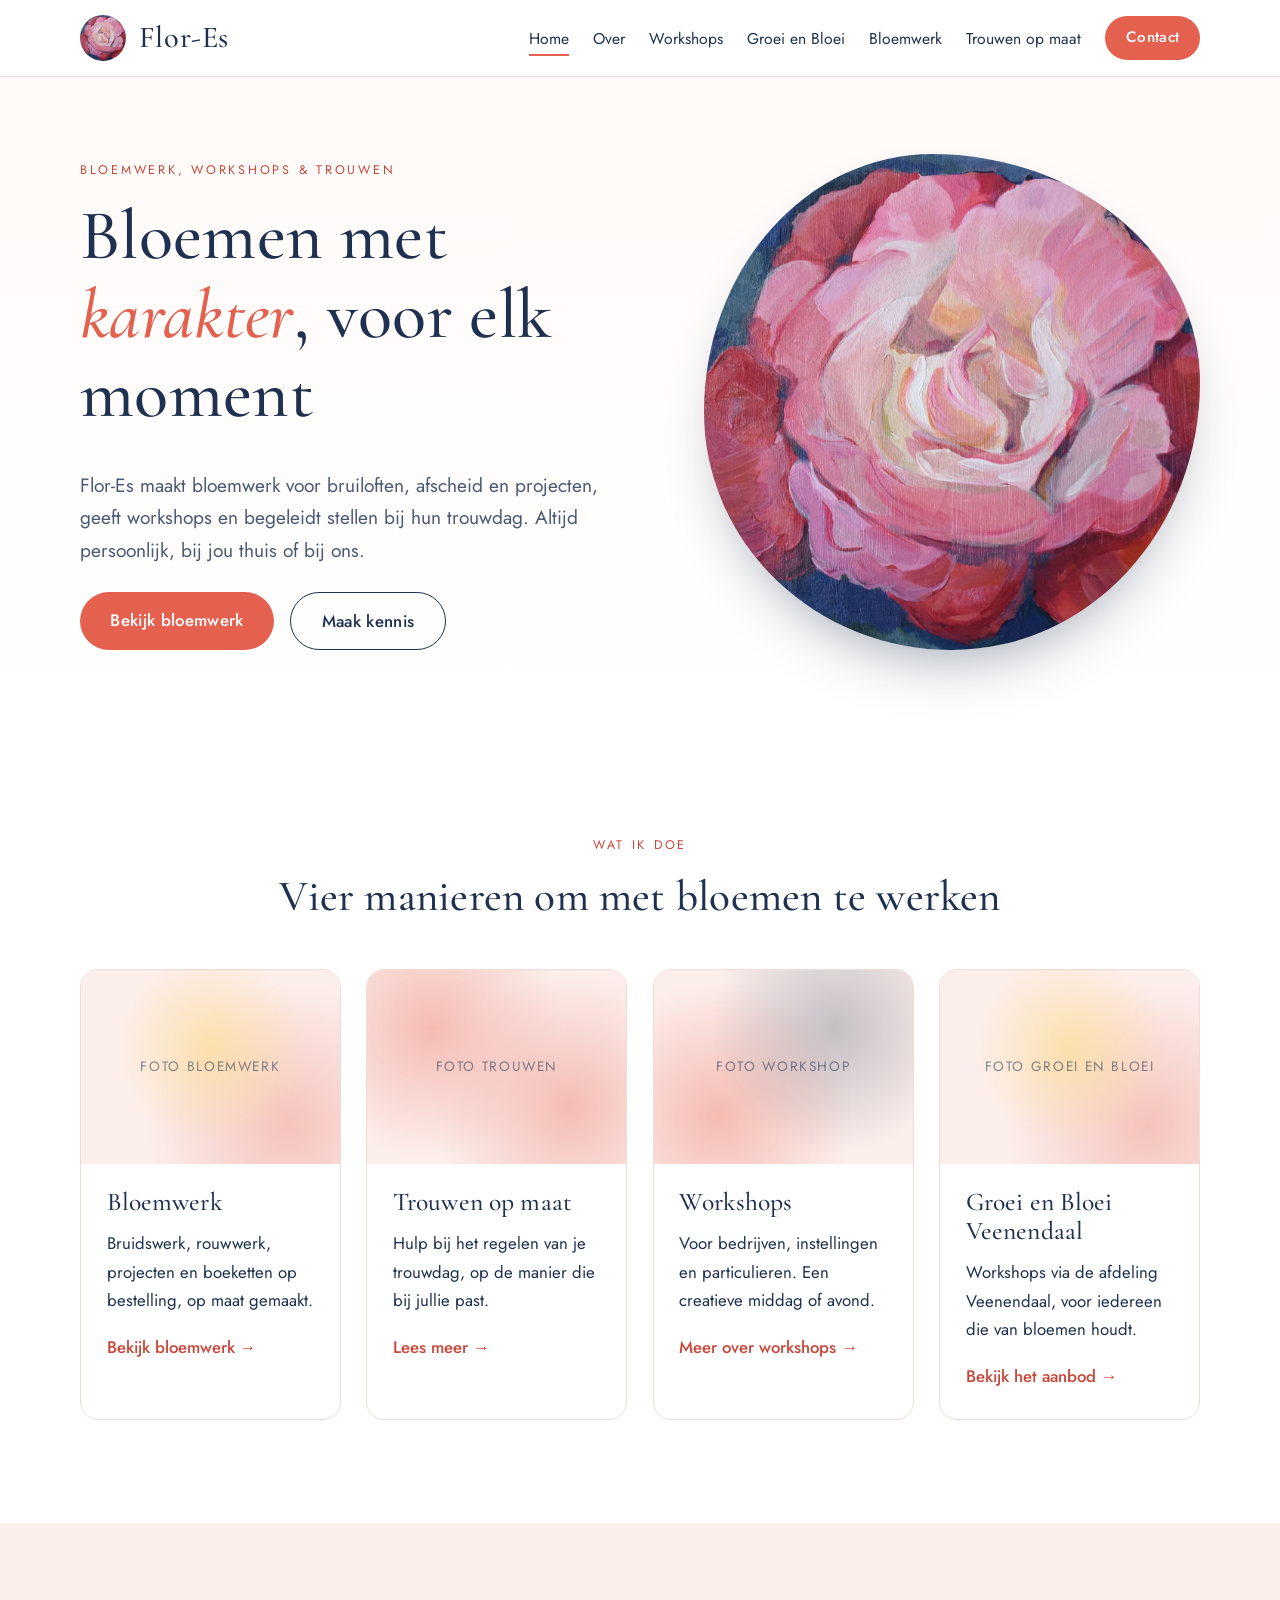
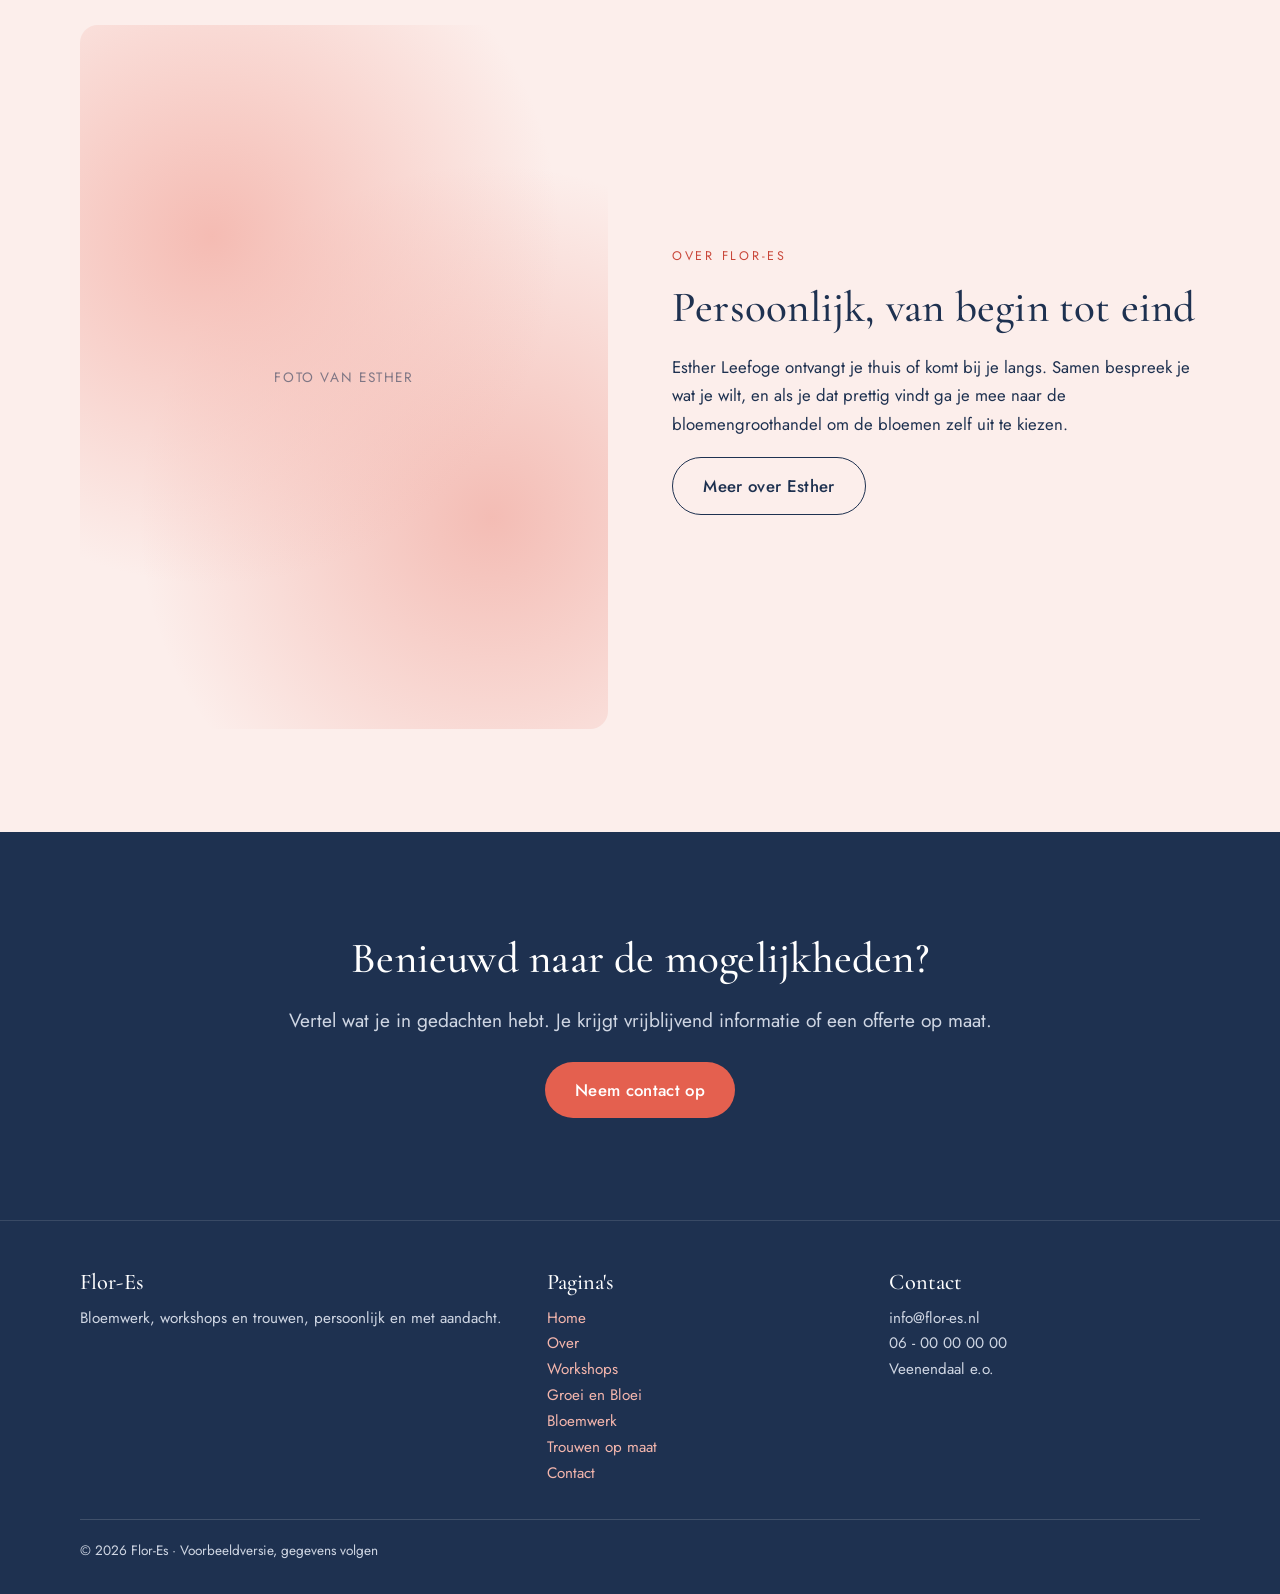
==== commit afdf7175: "Pagina Trouwbegeleiding hernoemd naar Trouwen op maat Co-Authored-By: Claude Sonnet 5.5 <noreply@ant" ====
--- a/index.html
+++ b/index.html
@@ -38,7 +38,7 @@
     </div>
     <div class="cards" style="grid-template-columns:repeat(auto-fit,minmax(240px,1fr))">
       <a class="card" href="bloemwerk.html"><div class="ph t3">Foto bloemwerk</div><div class="body"><h3>Bloemwerk</h3><p>Bruidswerk, rouwwerk, projecten en boeketten op bestelling, op maat gemaakt.</p><span class="more">Bekijk bloemwerk →</span></div></a>
-      <a class="card" href="trouwbegeleiding.html"><div class="ph ">Foto trouwen</div><div class="body"><h3>Trouwbegeleiding</h3><p>Hulp bij het regelen van je trouwdag, op de manier die bij jullie past.</p><span class="more">Lees meer →</span></div></a>
+      <a class="card" href="trouwen-op-maat.html"><div class="ph ">Foto trouwen</div><div class="body"><h3>Trouwen op maat</h3><p>Hulp bij het regelen van je trouwdag, op de manier die bij jullie past.</p><span class="more">Lees meer →</span></div></a>
       <a class="card" href="workshops.html"><div class="ph t2">Foto workshop</div><div class="body"><h3>Workshops</h3><p>Voor bedrijven, instellingen en particulieren. Een creatieve middag of avond.</p><span class="more">Meer over workshops →</span></div></a>
       <a class="card" href="groei-en-bloei.html"><div class="ph t3">Foto Groei en Bloei</div><div class="body"><h3>Groei en Bloei Veenendaal</h3><p>Workshops via de afdeling Veenendaal, voor iedereen die van bloemen houdt.</p><span class="more">Bekijk het aanbod →</span></div></a>
     </div>
--- a/style.css
+++ b/style.css
@@ -219,7 +219,7 @@
 .chip { text-decoration: none; border: 1.5px solid var(--navy); color: var(--navy); border-radius: 999px; padding: .4rem 1.2rem; font-size: .95rem; }
 .chip:hover { background: var(--navy); color: var(--white); }
 
-/* Stappen (Over, Trouwbegeleiding) */
+/* Stappen (Over, Trouwen op maat) */
 .steps { display: grid; grid-template-columns: repeat(3, 1fr); gap: 1.4rem; counter-reset: stap; }
 .steps.vier { grid-template-columns: repeat(4, 1fr); }
 .step { background: var(--white); border: 1px solid var(--line); border-radius: var(--radius); padding: 1.8rem; counter-increment: stap; }
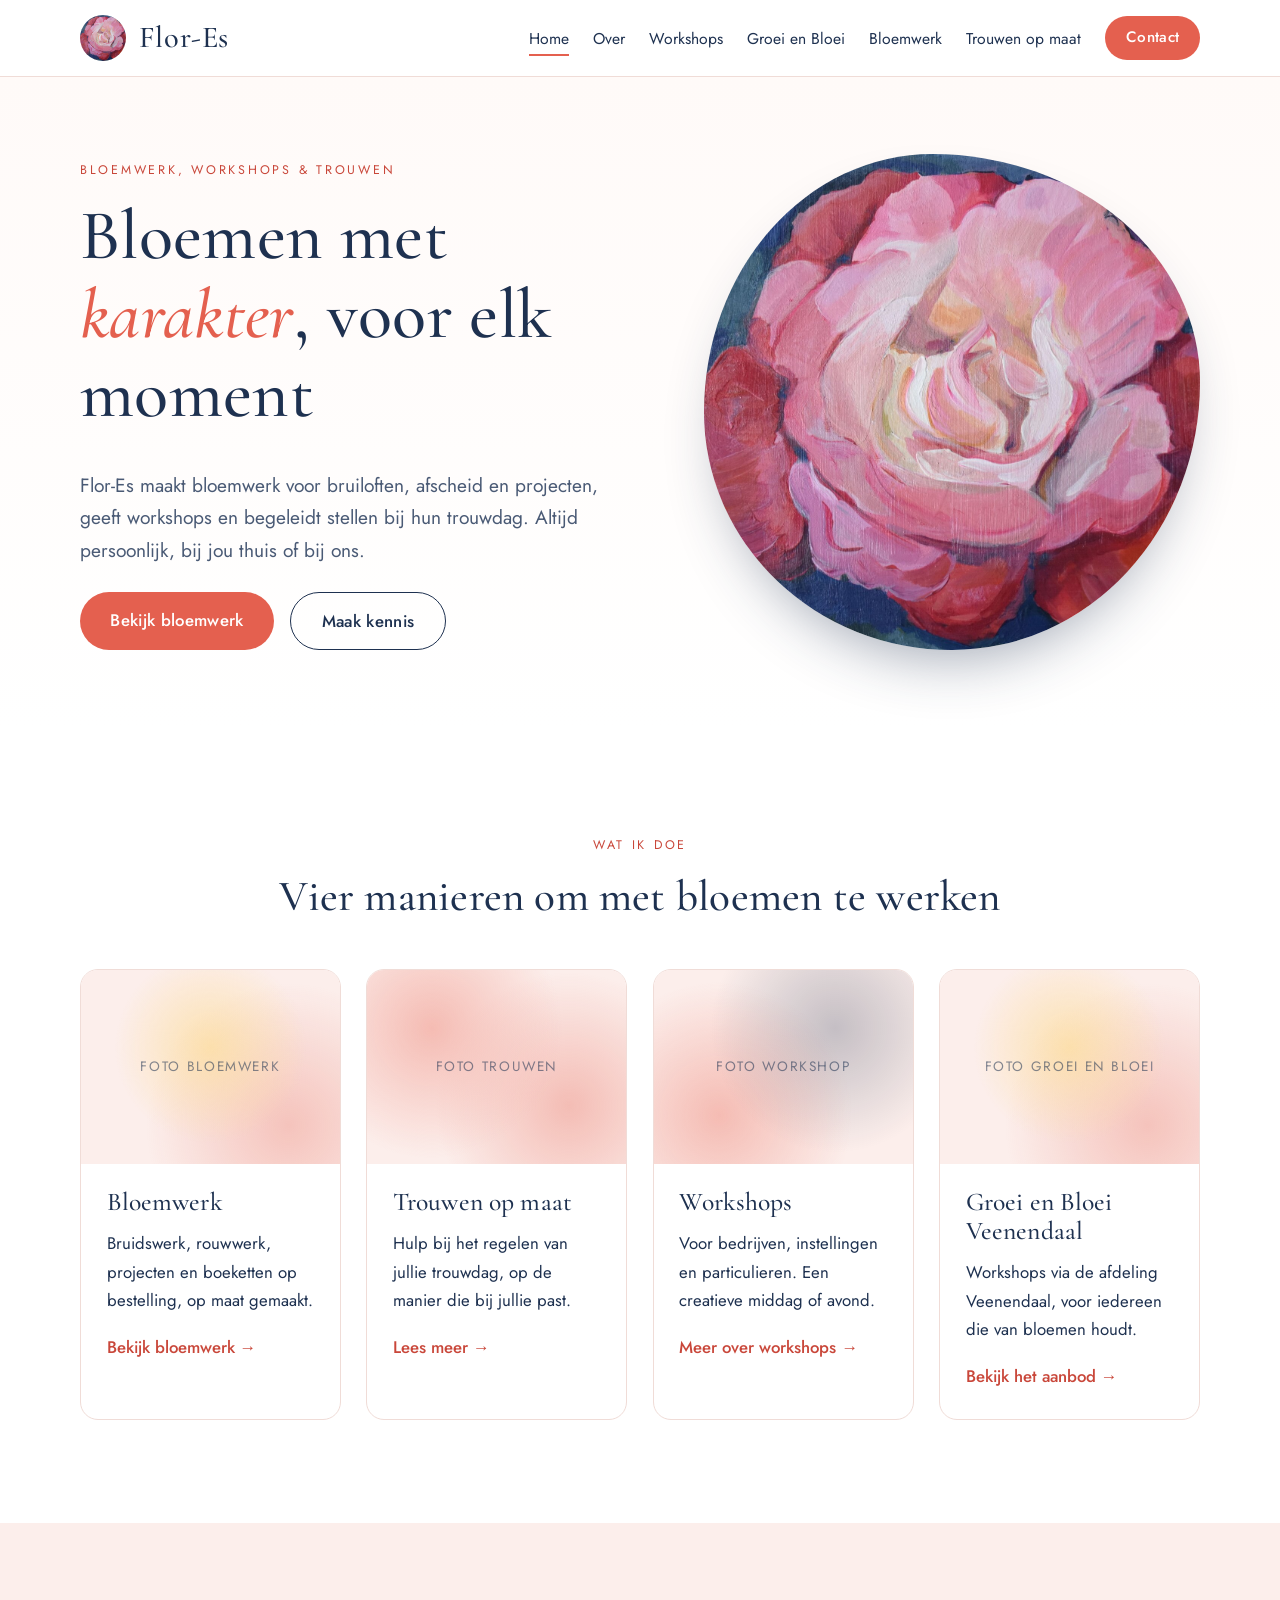
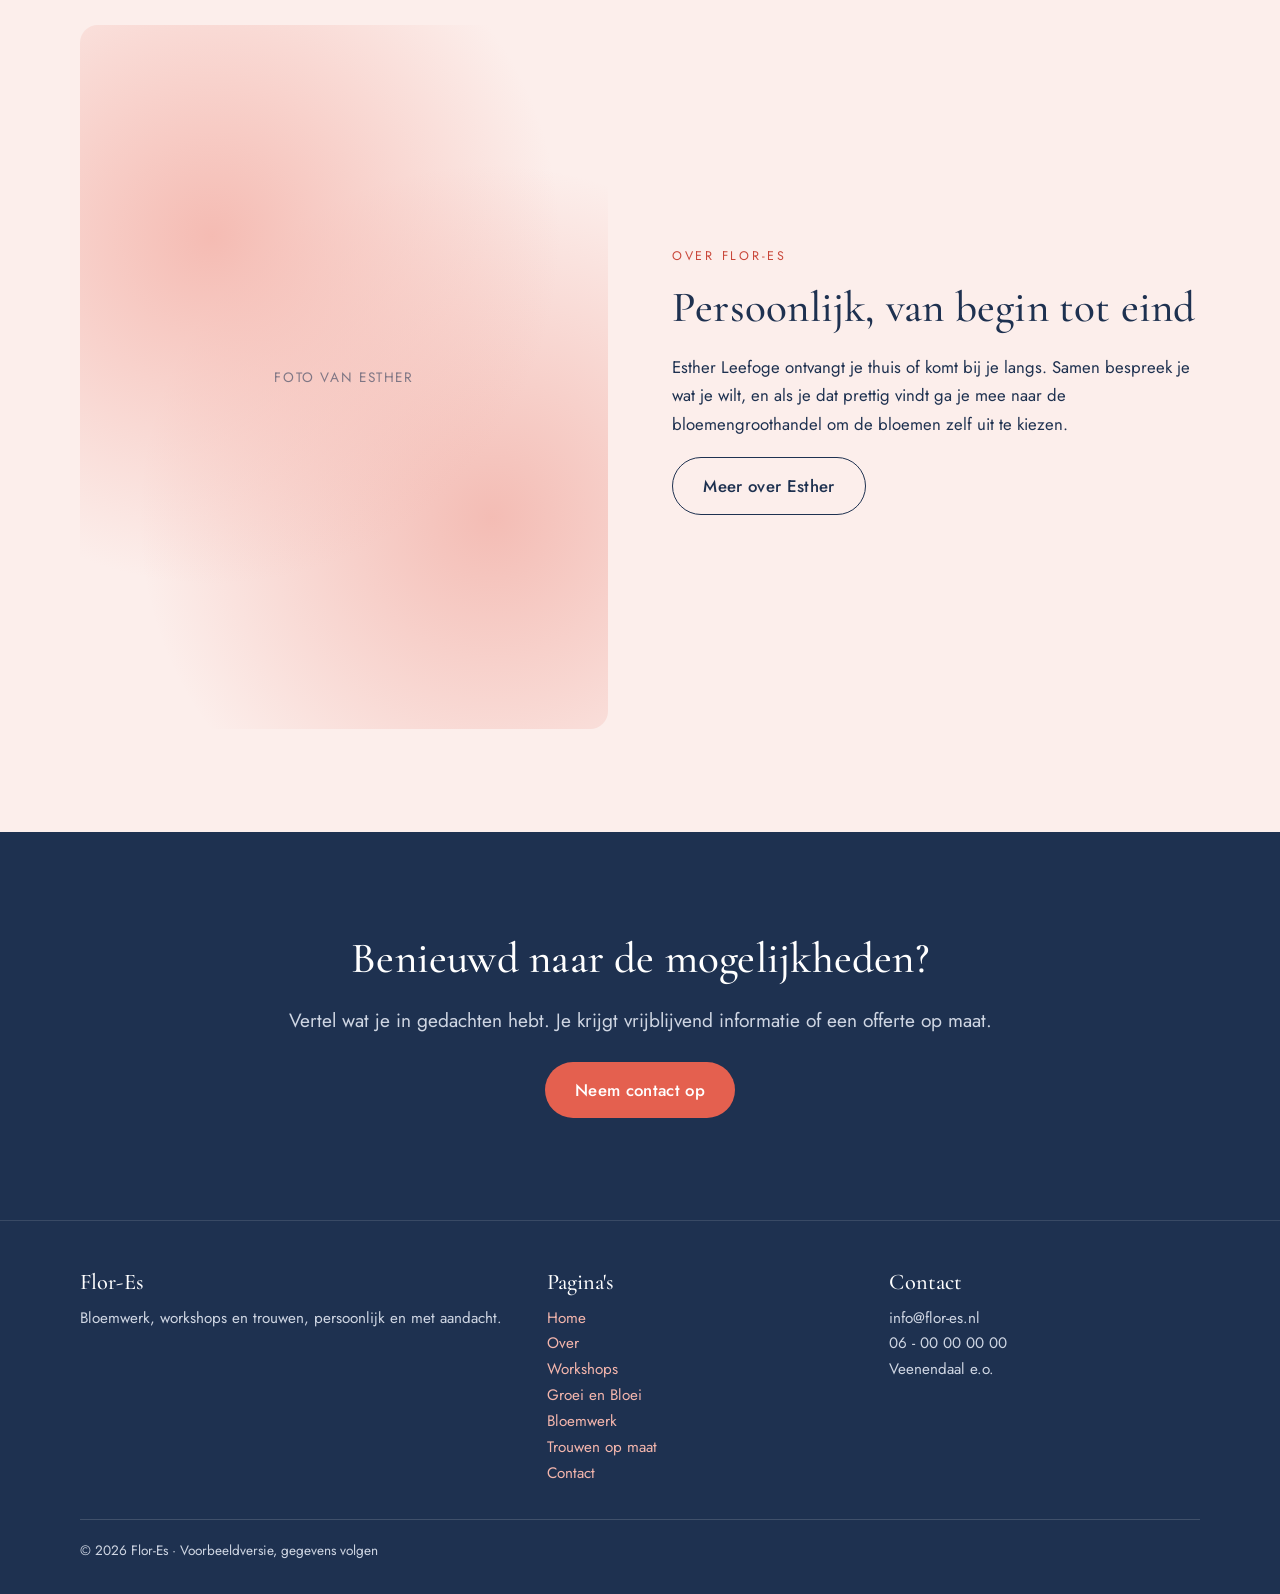
==== commit b7d132f2: "Trouwpagina's: jullie in plaats van je en jij Co-Authored-By: Claude Sonnet 5.5 <noreply@anthropic.c" ====
--- a/index.html
+++ b/index.html
@@ -38,7 +38,7 @@
     </div>
     <div class="cards" style="grid-template-columns:repeat(auto-fit,minmax(240px,1fr))">
       <a class="card" href="bloemwerk.html"><div class="ph t3">Foto bloemwerk</div><div class="body"><h3>Bloemwerk</h3><p>Bruidswerk, rouwwerk, projecten en boeketten op bestelling, op maat gemaakt.</p><span class="more">Bekijk bloemwerk →</span></div></a>
-      <a class="card" href="trouwen-op-maat.html"><div class="ph ">Foto trouwen</div><div class="body"><h3>Trouwen op maat</h3><p>Hulp bij het regelen van je trouwdag, op de manier die bij jullie past.</p><span class="more">Lees meer →</span></div></a>
+      <a class="card" href="trouwen-op-maat.html"><div class="ph ">Foto trouwen</div><div class="body"><h3>Trouwen op maat</h3><p>Hulp bij het regelen van jullie trouwdag, op de manier die bij jullie past.</p><span class="more">Lees meer →</span></div></a>
       <a class="card" href="workshops.html"><div class="ph t2">Foto workshop</div><div class="body"><h3>Workshops</h3><p>Voor bedrijven, instellingen en particulieren. Een creatieve middag of avond.</p><span class="more">Meer over workshops →</span></div></a>
       <a class="card" href="groei-en-bloei.html"><div class="ph t3">Foto Groei en Bloei</div><div class="body"><h3>Groei en Bloei Veenendaal</h3><p>Workshops via de afdeling Veenendaal, voor iedereen die van bloemen houdt.</p><span class="more">Bekijk het aanbod →</span></div></a>
     </div>
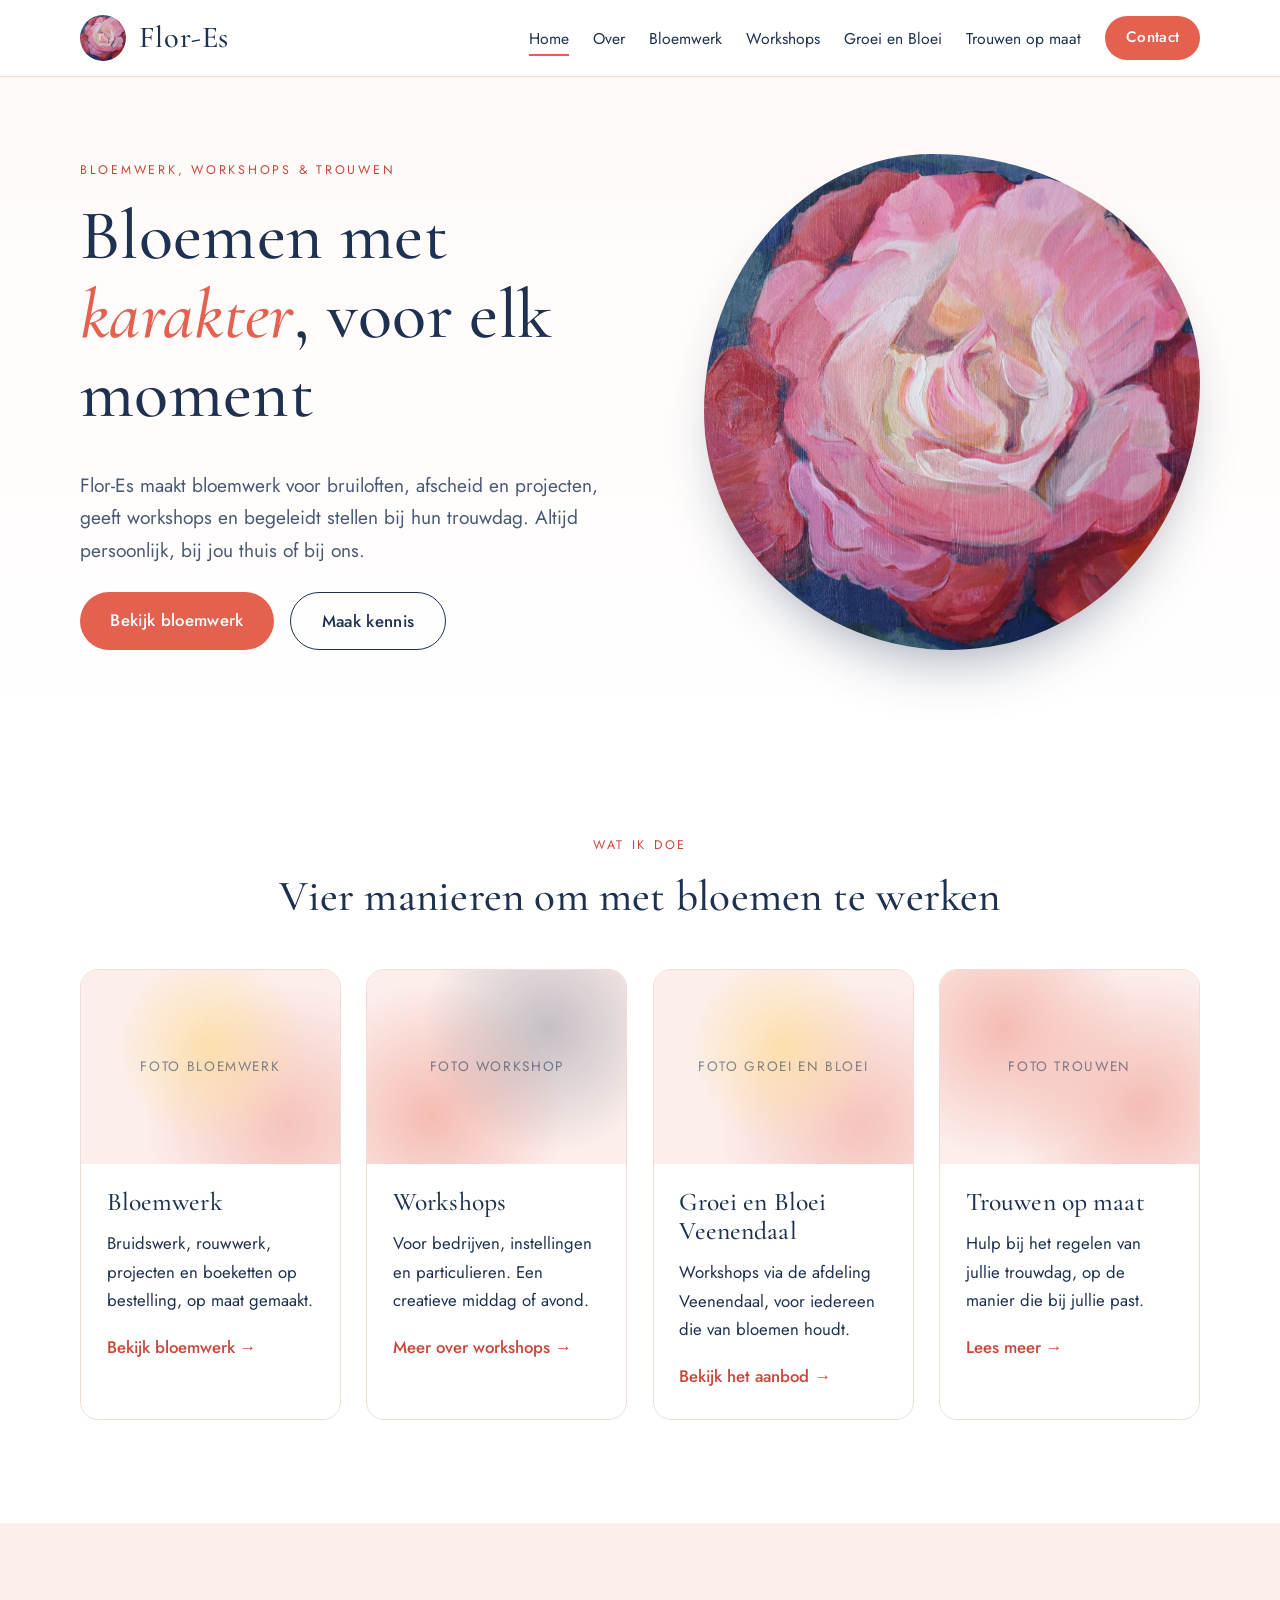
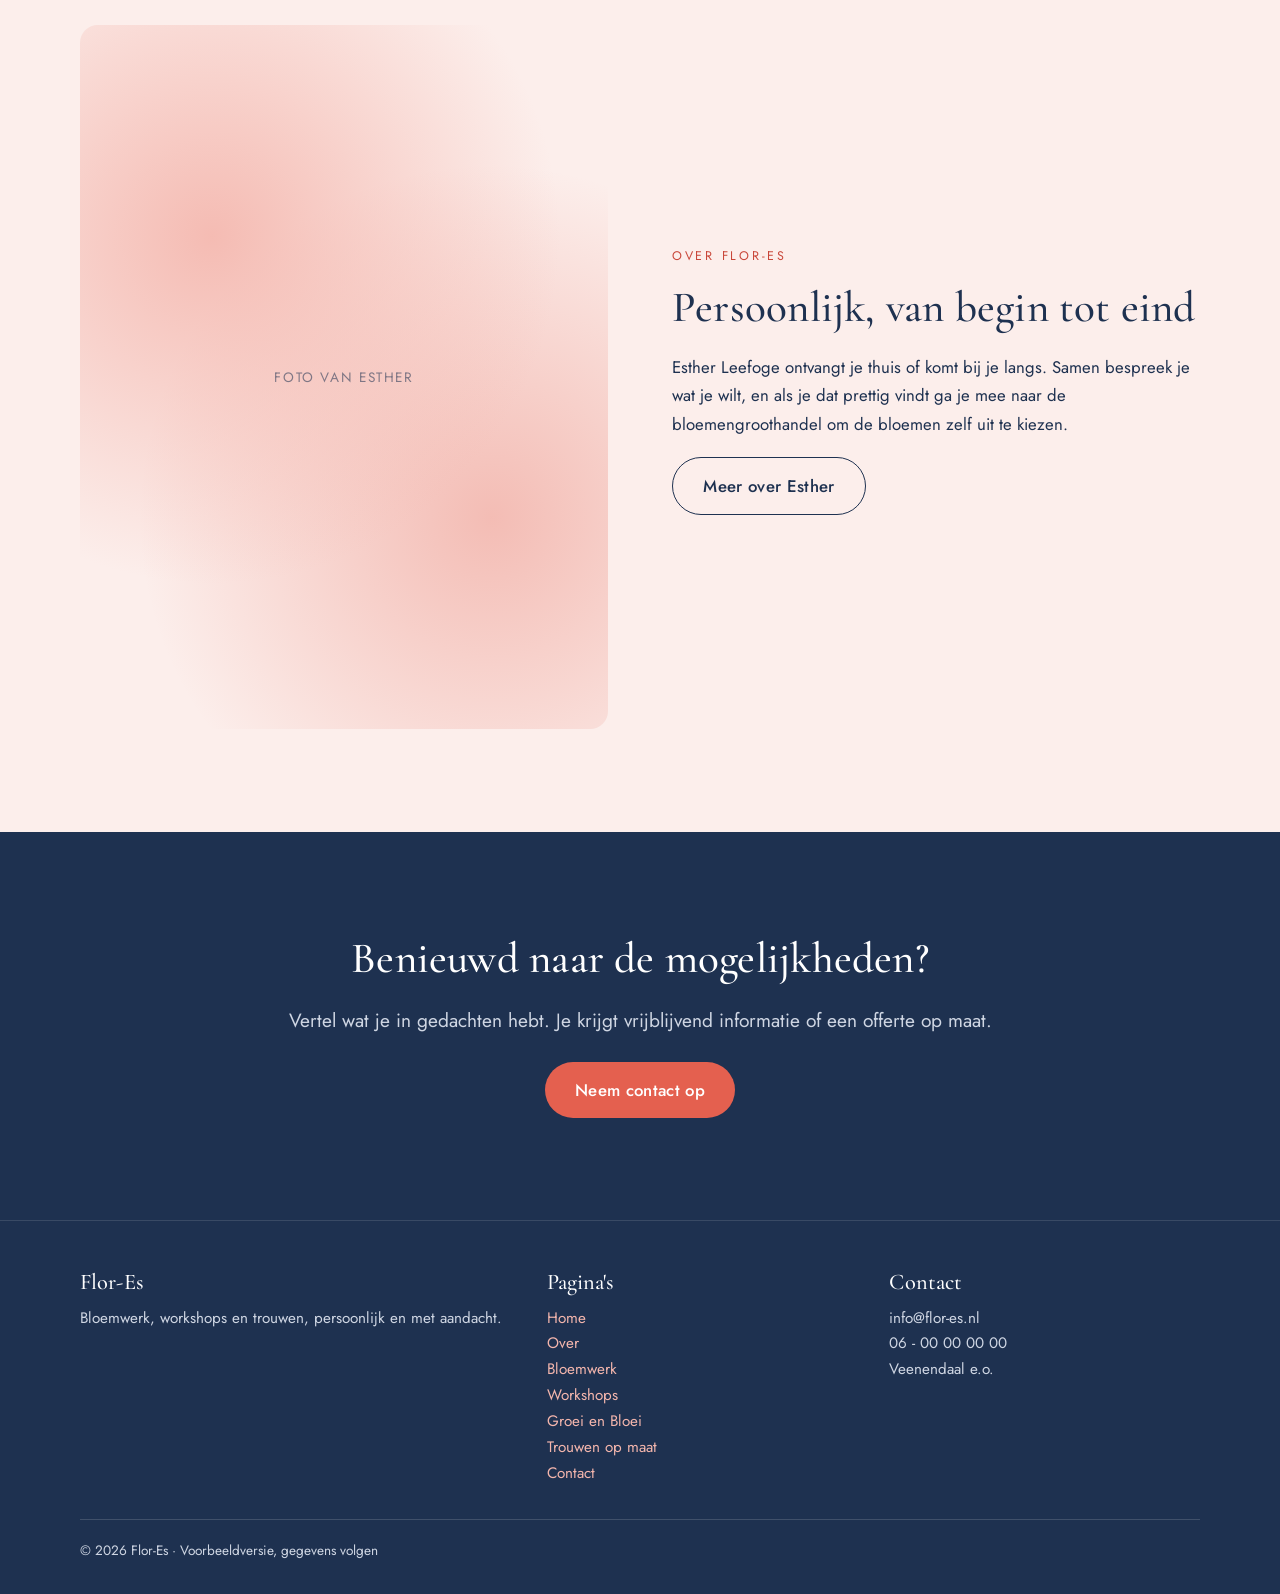
==== commit 260857f6: "Menuvolgorde aangepast en knop Hoe werk ik? op Bloemwerk Co-Authored-By: Claude Sonnet 5.5 <noreply@" ====
--- a/index.html
+++ b/index.html
@@ -38,9 +38,9 @@
     </div>
     <div class="cards" style="grid-template-columns:repeat(auto-fit,minmax(240px,1fr))">
       <a class="card" href="bloemwerk.html"><div class="ph t3">Foto bloemwerk</div><div class="body"><h3>Bloemwerk</h3><p>Bruidswerk, rouwwerk, projecten en boeketten op bestelling, op maat gemaakt.</p><span class="more">Bekijk bloemwerk →</span></div></a>
-      <a class="card" href="trouwen-op-maat.html"><div class="ph ">Foto trouwen</div><div class="body"><h3>Trouwen op maat</h3><p>Hulp bij het regelen van jullie trouwdag, op de manier die bij jullie past.</p><span class="more">Lees meer →</span></div></a>
       <a class="card" href="workshops.html"><div class="ph t2">Foto workshop</div><div class="body"><h3>Workshops</h3><p>Voor bedrijven, instellingen en particulieren. Een creatieve middag of avond.</p><span class="more">Meer over workshops →</span></div></a>
       <a class="card" href="groei-en-bloei.html"><div class="ph t3">Foto Groei en Bloei</div><div class="body"><h3>Groei en Bloei Veenendaal</h3><p>Workshops via de afdeling Veenendaal, voor iedereen die van bloemen houdt.</p><span class="more">Bekijk het aanbod →</span></div></a>
+      <a class="card" href="trouwen-op-maat.html"><div class="ph ">Foto trouwen</div><div class="body"><h3>Trouwen op maat</h3><p>Hulp bij het regelen van jullie trouwdag, op de manier die bij jullie past.</p><span class="more">Lees meer →</span></div></a>
     </div>
   </div>
 </section>
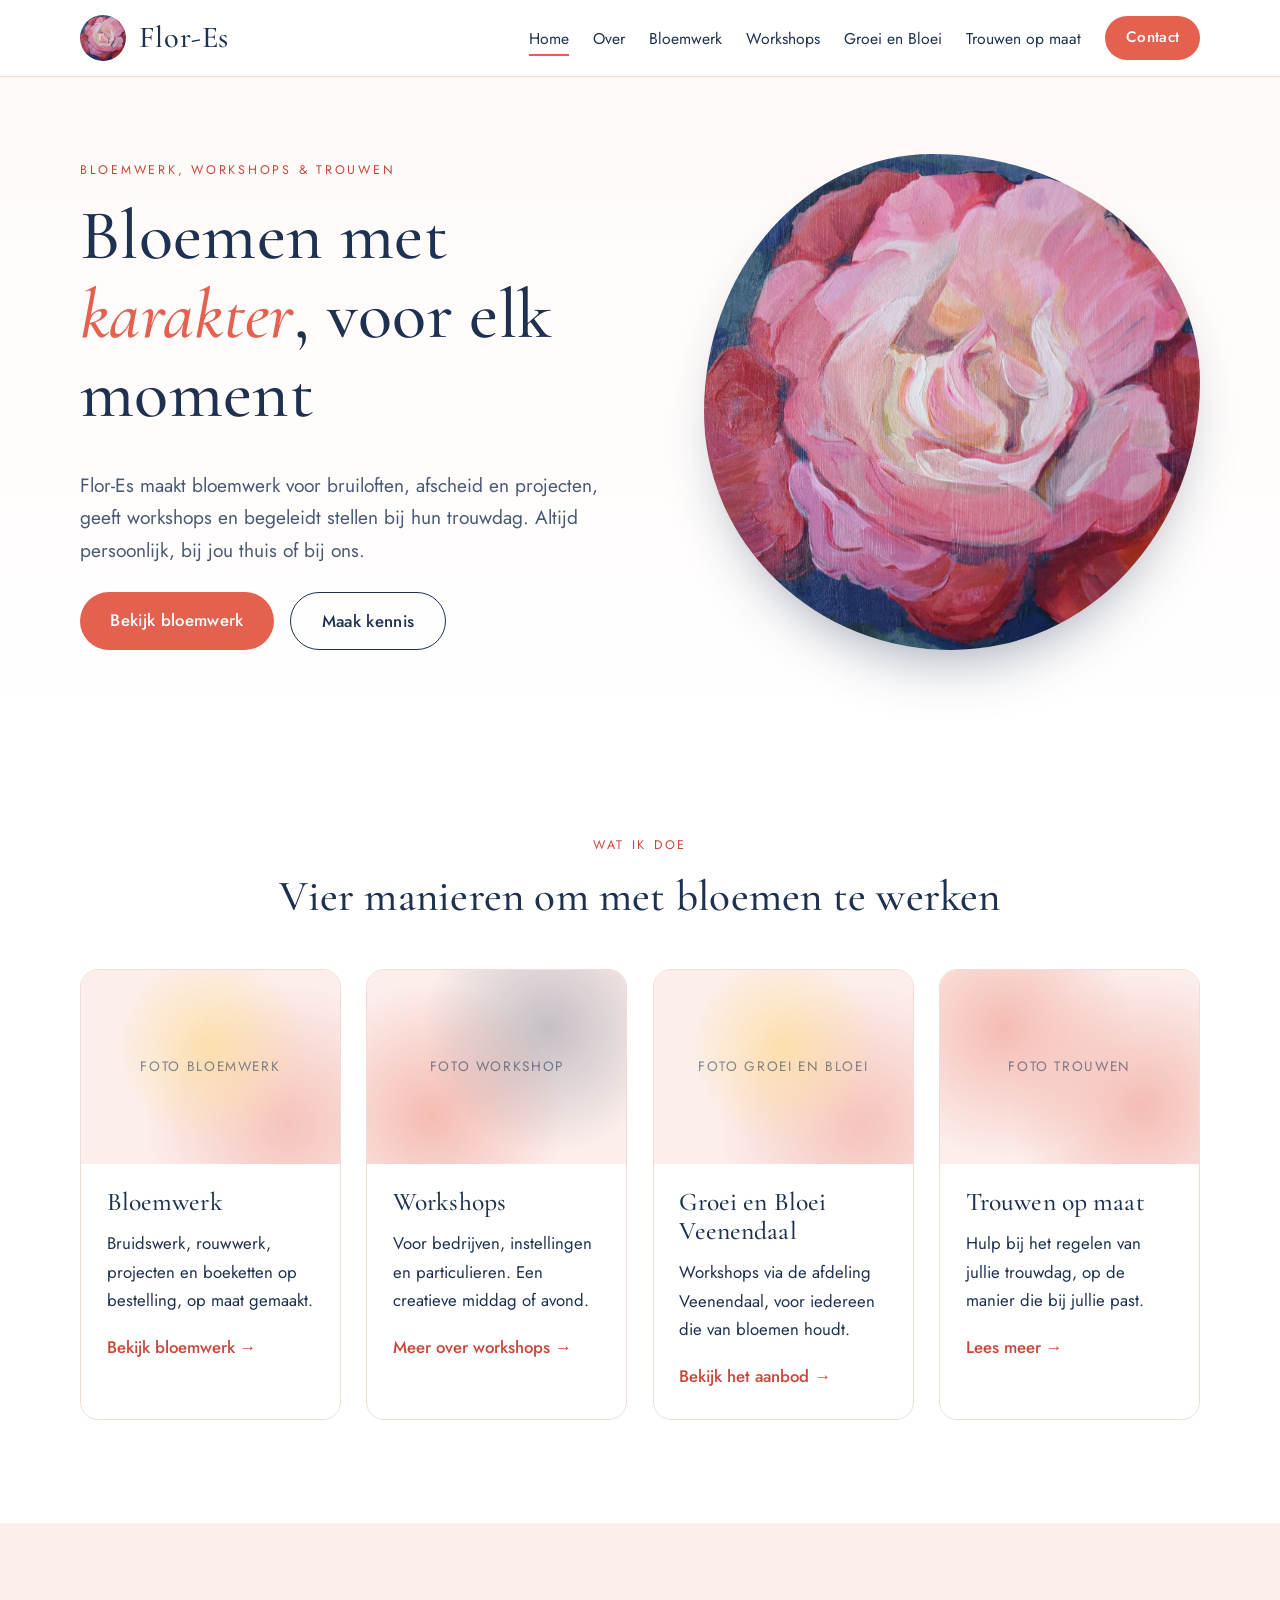
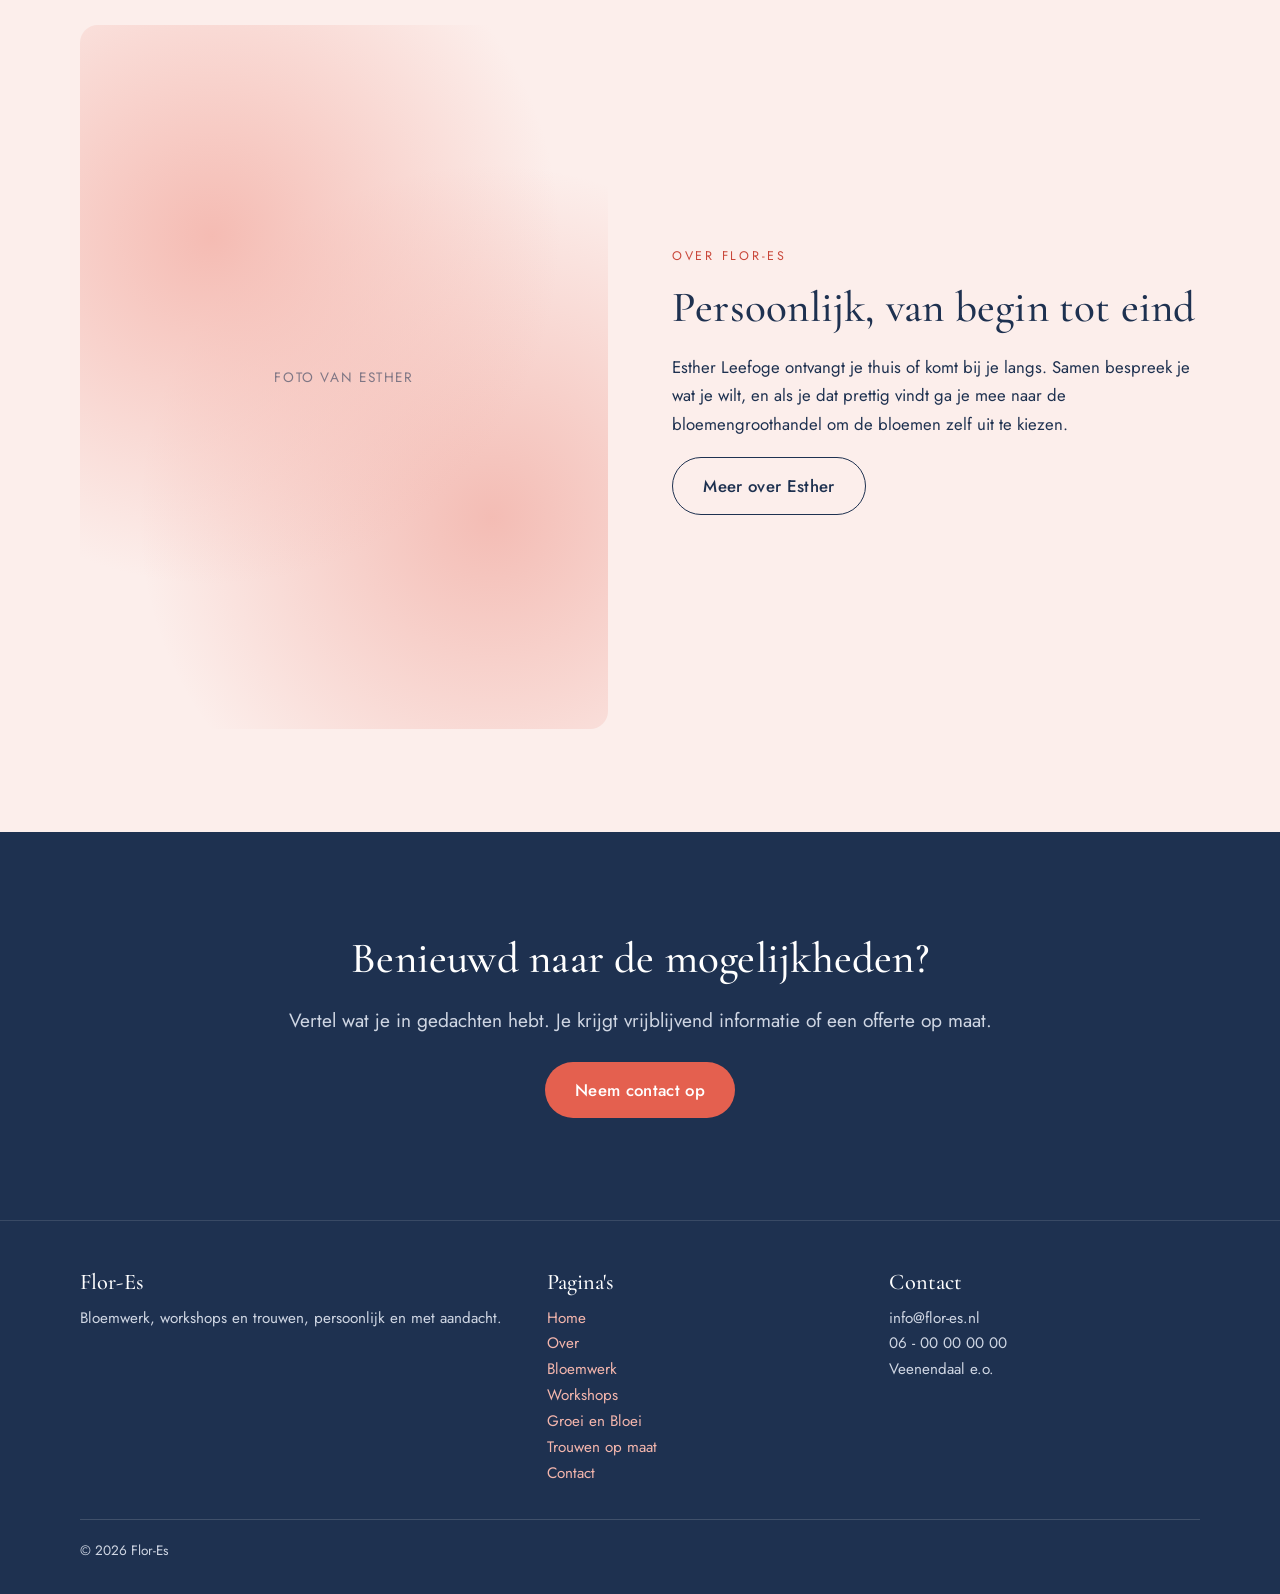
==== commit 355708bc: "Alle teksten van de pagina's te beheren, plus voettekst bij Instellingen - Markeringen rond de tekst" ====
--- a/index.html
+++ b/index.html
@@ -18,12 +18,12 @@
 <section class="hero">
   <div class="container hero-grid">
     <div>
-      <span class="eyebrow">Bloemwerk, workshops &amp; trouwen</span>
-      <h1>Bloemen met <em>karakter</em>, voor elk moment</h1>
-      <p class="lead">Flor-Es maakt bloemwerk voor bruiloften, afscheid en projecten, geeft workshops en begeleidt stellen bij hun trouwdag. Altijd persoonlijk, bij jou thuis of bij ons.</p>
+      <span class="eyebrow"><!--t:k01|Bovenaan de pagina::Kleine kop boven de titel|kort-->Bloemwerk, workshops &amp; trouwen<!--/t--></span>
+      <h1><!--t:k02|Bovenaan de pagina::Hoofdkop|kort-->Bloemen met <em>karakter</em>, voor elk moment<!--/t--></h1>
+      <p class="lead"><!--t:k03|Bovenaan de pagina::Inleiding|lang-->Flor-Es maakt bloemwerk voor bruiloften, afscheid en projecten, geeft workshops en begeleidt stellen bij hun trouwdag. Altijd persoonlijk, bij jou thuis of bij ons.<!--/t--></p>
       <div class="btn-row">
-        <a class="btn" href="bloemwerk.html">Bekijk bloemwerk</a>
-        <a class="btn outline" href="over.html">Maak kennis</a>
+        <a class="btn" href="bloemwerk.html"><!--t:k04|Bovenaan de pagina::Tekst op de knop 1|kort-->Bekijk bloemwerk<!--/t--></a>
+        <a class="btn outline" href="over.html"><!--t:k05|Bovenaan de pagina::Tekst op de knop 2|kort-->Maak kennis<!--/t--></a>
       </div>
     </div>
     <div class="hero-art"><img src="img/logo.jpg" alt="Geschilderde roos, het beeldmerk van Flor-Es"></div>
@@ -33,14 +33,14 @@
 <section class="section">
   <div class="container">
     <div class="center" style="margin-bottom:3rem">
-      <span class="eyebrow">Wat ik doe</span>
-      <h2>Vier manieren om met bloemen te werken</h2>
+      <span class="eyebrow"><!--t:k06|Vier manieren om met bloemen t…::Kleine kop boven de titel|kort-->Wat ik doe<!--/t--></span>
+      <h2><!--t:k07|Vier manieren om met bloemen t…::Kop|kort-->Vier manieren om met bloemen te werken<!--/t--></h2>
     </div>
     <div class="cards" style="grid-template-columns:repeat(auto-fit,minmax(240px,1fr))">
-      <a class="card" href="bloemwerk.html"><div class="ph t3">Foto bloemwerk</div><div class="body"><h3>Bloemwerk</h3><p>Bruidswerk, rouwwerk, projecten en boeketten op bestelling, op maat gemaakt.</p><span class="more">Bekijk bloemwerk →</span></div></a>
-      <a class="card" href="workshops.html"><div class="ph t2">Foto workshop</div><div class="body"><h3>Workshops</h3><p>Voor bedrijven, instellingen en particulieren. Een creatieve middag of avond.</p><span class="more">Meer over workshops →</span></div></a>
-      <a class="card" href="groei-en-bloei.html"><div class="ph t3">Foto Groei en Bloei</div><div class="body"><h3>Groei en Bloei Veenendaal</h3><p>Workshops via de afdeling Veenendaal, voor iedereen die van bloemen houdt.</p><span class="more">Bekijk het aanbod →</span></div></a>
-      <a class="card" href="trouwen-op-maat.html"><div class="ph ">Foto trouwen</div><div class="body"><h3>Trouwen op maat</h3><p>Hulp bij het regelen van jullie trouwdag, op de manier die bij jullie past.</p><span class="more">Lees meer →</span></div></a>
+      <a class="card" href="bloemwerk.html"><div class="ph t3">Foto bloemwerk</div><div class="body"><h3><!--t:k08|Vier manieren om met bloemen t…::Kleine kop 1|kort-->Bloemwerk<!--/t--></h3><p><!--t:k09|Vier manieren om met bloemen t…::Tekst 1|lang-->Bruidswerk, rouwwerk, projecten en boeketten op bestelling, op maat gemaakt.<!--/t--></p><span class="more"><!--t:k10|Vier manieren om met bloemen t…::Linktekst 1|kort-->Bekijk bloemwerk →<!--/t--></span></div></a>
+      <a class="card" href="workshops.html"><div class="ph t2">Foto workshop</div><div class="body"><h3><!--t:k11|Vier manieren om met bloemen t…::Kleine kop 2|kort-->Workshops<!--/t--></h3><p><!--t:k12|Vier manieren om met bloemen t…::Tekst 2|lang-->Voor bedrijven, instellingen en particulieren. Een creatieve middag of avond.<!--/t--></p><span class="more"><!--t:k13|Vier manieren om met bloemen t…::Linktekst 2|kort-->Meer over workshops →<!--/t--></span></div></a>
+      <a class="card" href="groei-en-bloei.html"><div class="ph t3">Foto Groei en Bloei</div><div class="body"><h3><!--t:k14|Vier manieren om met bloemen t…::Kleine kop 3|kort-->Groei en Bloei Veenendaal<!--/t--></h3><p><!--t:k15|Vier manieren om met bloemen t…::Tekst 3|lang-->Workshops via de afdeling Veenendaal, voor iedereen die van bloemen houdt.<!--/t--></p><span class="more"><!--t:k16|Vier manieren om met bloemen t…::Linktekst 3|kort-->Bekijk het aanbod →<!--/t--></span></div></a>
+      <a class="card" href="trouwen-op-maat.html"><div class="ph ">Foto trouwen</div><div class="body"><h3><!--t:k17|Vier manieren om met bloemen t…::Kleine kop 4|kort-->Trouwen op maat<!--/t--></h3><p><!--t:k18|Vier manieren om met bloemen t…::Tekst 4|lang-->Hulp bij het regelen van jullie trouwdag, op de manier die bij jullie past.<!--/t--></p><span class="more"><!--t:k19|Vier manieren om met bloemen t…::Linktekst 4|kort-->Lees meer →<!--/t--></span></div></a>
     </div>
   </div>
 </section>
@@ -49,18 +49,18 @@
   <div class="container split">
     <div class="ph tall round">Foto van Esther</div>
     <div>
-      <span class="eyebrow">Over Flor-Es</span>
-      <h2>Persoonlijk, van begin tot eind</h2>
-      <p>Esther Leefoge ontvangt je thuis of komt bij je langs. Samen bespreek je wat je wilt, en als je dat prettig vindt ga je mee naar de bloemengroothandel om de bloemen zelf uit te kiezen.</p>
-      <a class="btn outline" href="over.html">Meer over Esther</a>
+      <span class="eyebrow"><!--t:k20|Persoonlijk, van begin tot ein…::Kleine kop boven de titel|kort-->Over Flor-Es<!--/t--></span>
+      <h2><!--t:k21|Persoonlijk, van begin tot ein…::Kop|kort-->Persoonlijk, van begin tot eind<!--/t--></h2>
+      <p><!--t:k22|Persoonlijk, van begin tot ein…::Tekst 1|lang-->Esther Leefoge ontvangt je thuis of komt bij je langs. Samen bespreek je wat je wilt, en als je dat prettig vindt ga je mee naar de bloemengroothandel om de bloemen zelf uit te kiezen.<!--/t--></p>
+      <a class="btn outline" href="over.html"><!--t:k23|Persoonlijk, van begin tot ein…::Tekst op de knop 1|kort-->Meer over Esther<!--/t--></a>
     </div>
   </div>
 </section>
 <section class="section cta">
   <div class="container">
-    <h2>Benieuwd naar de mogelijkheden?</h2>
-    <p class="lead">Vertel wat je in gedachten hebt. Je krijgt vrijblijvend informatie of een offerte op maat.</p>
-    <div class="btn-row" style="justify-content:center"><a class="btn" href="contact.html">Neem contact op</a></div>
+    <h2><!--t:k24|Benieuwd naar de mogelijkheden…::Kop|kort-->Benieuwd naar de mogelijkheden?<!--/t--></h2>
+    <p class="lead"><!--t:k25|Benieuwd naar de mogelijkheden…::Inleiding|lang-->Vertel wat je in gedachten hebt. Je krijgt vrijblijvend informatie of een offerte op maat.<!--/t--></p>
+    <div class="btn-row" style="justify-content:center"><a class="btn" href="contact.html"><!--t:k26|Benieuwd naar de mogelijkheden…::Tekst op de knop 1|kort-->Neem contact op<!--/t--></a></div>
   </div>
 </section>
 </main>
--- a/style.css
+++ b/style.css
@@ -240,3 +240,12 @@
 @media (max-width: 860px) {
   .producten, .steps, .steps.vier { grid-template-columns: 1fr; }
 }
+
+/* Roos rechtsboven in de kop van de pagina's */
+.page-hero-grid { display: grid; grid-template-columns: 1fr 230px; gap: clamp(1.5rem, 5vw, 4rem); align-items: center; }
+.hero-art.klein img { width: 100%; aspect-ratio: 1 / 1; box-shadow: 0 20px 40px -20px rgba(30,49,80,.4); }
+@media (max-width: 860px) {
+  .page-hero-grid { grid-template-columns: 1fr; }
+  .hero-art.klein { max-width: 170px; order: -1; }
+}
+.note:empty { display: none; }
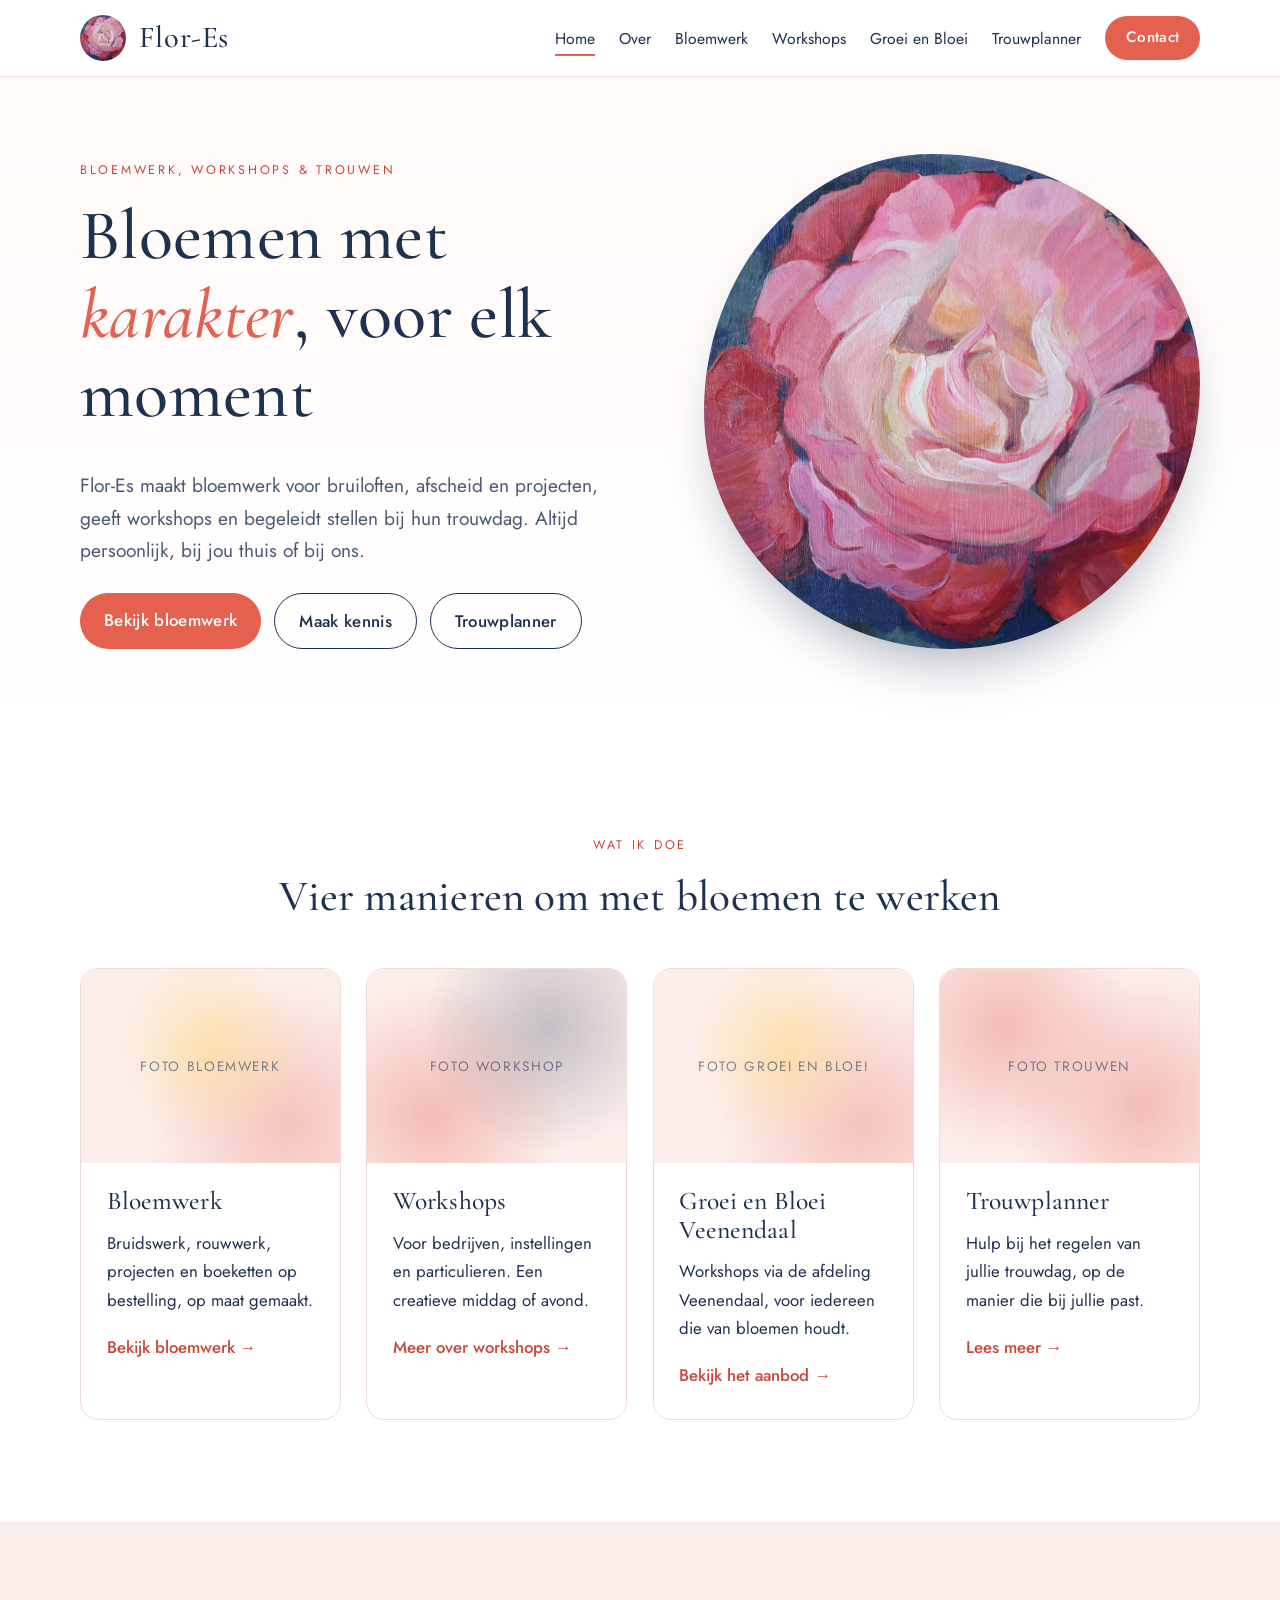
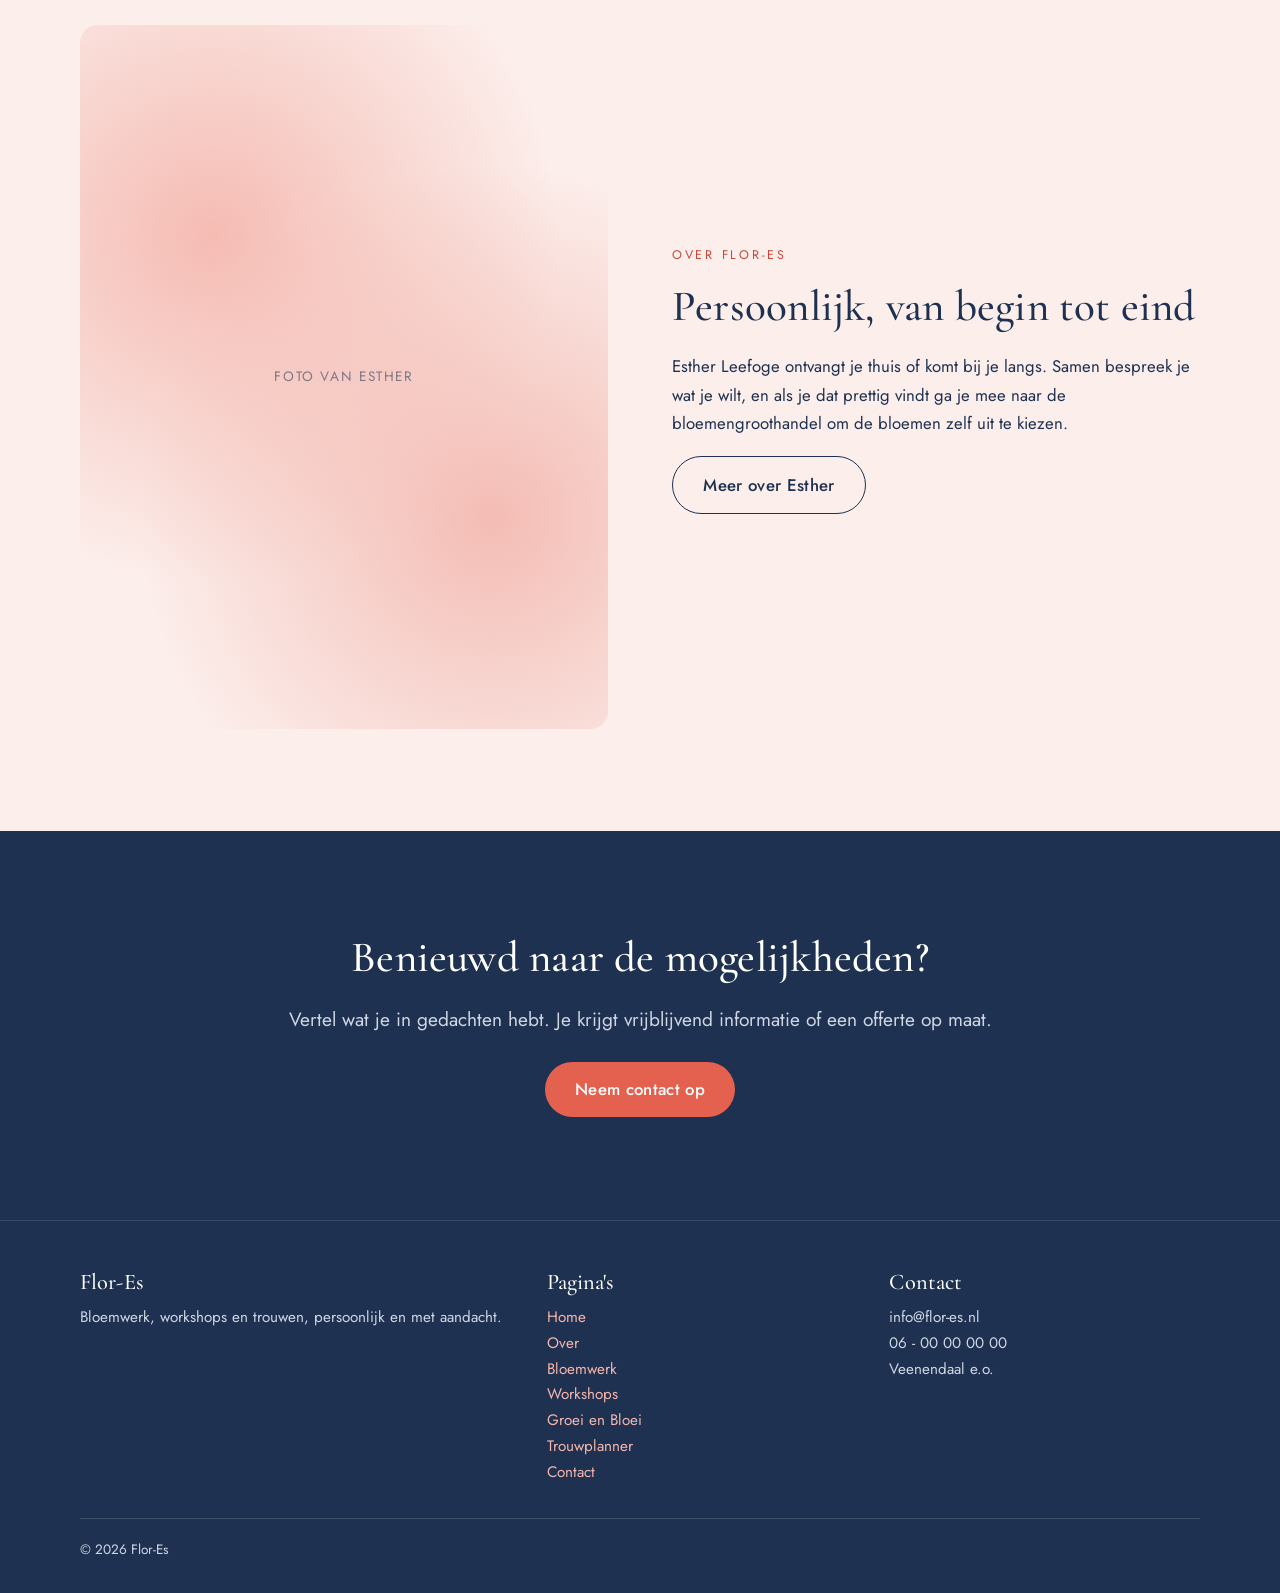
==== commit a2bb312e: "Trouwen op maat heet voortaan Trouwplanner, met een knop op de homepage - Pagina trouwplanner.html (" ====
--- a/index.html
+++ b/index.html
@@ -24,6 +24,7 @@
       <div class="btn-row">
         <a class="btn" href="bloemwerk.html"><!--t:k04|Bovenaan de pagina::Tekst op de knop 1|kort-->Bekijk bloemwerk<!--/t--></a>
         <a class="btn outline" href="over.html"><!--t:k05|Bovenaan de pagina::Tekst op de knop 2|kort-->Maak kennis<!--/t--></a>
+        <a class="btn outline" href="trouwplanner.html"><!--t:k27|Bovenaan de pagina::Tekst op de knop 3|kort-->Trouwplanner<!--/t--></a>
       </div>
     </div>
     <div class="hero-art"><img src="img/logo.jpg" alt="Geschilderde roos, het beeldmerk van Flor-Es"></div>
@@ -40,7 +41,7 @@
       <a class="card" href="bloemwerk.html"><div class="ph t3">Foto bloemwerk</div><div class="body"><h3><!--t:k08|Vier manieren om met bloemen t…::Kleine kop 1|kort-->Bloemwerk<!--/t--></h3><p><!--t:k09|Vier manieren om met bloemen t…::Tekst 1|lang-->Bruidswerk, rouwwerk, projecten en boeketten op bestelling, op maat gemaakt.<!--/t--></p><span class="more"><!--t:k10|Vier manieren om met bloemen t…::Linktekst 1|kort-->Bekijk bloemwerk →<!--/t--></span></div></a>
       <a class="card" href="workshops.html"><div class="ph t2">Foto workshop</div><div class="body"><h3><!--t:k11|Vier manieren om met bloemen t…::Kleine kop 2|kort-->Workshops<!--/t--></h3><p><!--t:k12|Vier manieren om met bloemen t…::Tekst 2|lang-->Voor bedrijven, instellingen en particulieren. Een creatieve middag of avond.<!--/t--></p><span class="more"><!--t:k13|Vier manieren om met bloemen t…::Linktekst 2|kort-->Meer over workshops →<!--/t--></span></div></a>
       <a class="card" href="groei-en-bloei.html"><div class="ph t3">Foto Groei en Bloei</div><div class="body"><h3><!--t:k14|Vier manieren om met bloemen t…::Kleine kop 3|kort-->Groei en Bloei Veenendaal<!--/t--></h3><p><!--t:k15|Vier manieren om met bloemen t…::Tekst 3|lang-->Workshops via de afdeling Veenendaal, voor iedereen die van bloemen houdt.<!--/t--></p><span class="more"><!--t:k16|Vier manieren om met bloemen t…::Linktekst 3|kort-->Bekijk het aanbod →<!--/t--></span></div></a>
-      <a class="card" href="trouwen-op-maat.html"><div class="ph ">Foto trouwen</div><div class="body"><h3><!--t:k17|Vier manieren om met bloemen t…::Kleine kop 4|kort-->Trouwen op maat<!--/t--></h3><p><!--t:k18|Vier manieren om met bloemen t…::Tekst 4|lang-->Hulp bij het regelen van jullie trouwdag, op de manier die bij jullie past.<!--/t--></p><span class="more"><!--t:k19|Vier manieren om met bloemen t…::Linktekst 4|kort-->Lees meer →<!--/t--></span></div></a>
+      <a class="card" href="trouwplanner.html"><div class="ph ">Foto trouwen</div><div class="body"><h3><!--t:k17|Vier manieren om met bloemen t…::Kleine kop 4|kort-->Trouwplanner<!--/t--></h3><p><!--t:k18|Vier manieren om met bloemen t…::Tekst 4|lang-->Hulp bij het regelen van jullie trouwdag, op de manier die bij jullie past.<!--/t--></p><span class="more"><!--t:k19|Vier manieren om met bloemen t…::Linktekst 4|kort-->Lees meer →<!--/t--></span></div></a>
     </div>
   </div>
 </section>
--- a/style.css
+++ b/style.css
@@ -89,7 +89,7 @@
 .btn-row { display: flex; gap: 1rem; flex-wrap: wrap; margin-top: 1.6rem; }
 
 /* Hero (tweedeling) */
-.hero { padding: clamp(2.5rem, 6vw, 5rem) 0; background: linear-gradient(180deg, var(--cream), var(--white)); }
+.hero { overflow: hidden; padding: clamp(2.5rem, 6vw, 5rem) 0; background: linear-gradient(180deg, var(--cream), var(--white)); }
 .hero-grid { display: grid; grid-template-columns: 1.05fr .95fr; gap: clamp(2rem, 6vw, 5rem); align-items: center; }
 .hero h1 em { font-style: italic; color: var(--coral); }
 .hero-art { position: relative; }
@@ -129,9 +129,10 @@
 .ph.tall { aspect-ratio: 3 / 4; }
 .ph.round { border-radius: var(--radius); }
 
-.gallery { display: grid; grid-template-columns: repeat(4, 1fr); gap: 1rem; }
-.gallery .ph, .gallery img { border-radius: 14px; width: 100%; }
-.gallery .wide { grid-column: span 2; }
+/* Fotogalerij: alle foto's even groot, drie naast elkaar; een onvolledige laatste rij staat in het midden */
+.gallery { display: flex; flex-wrap: wrap; justify-content: center; gap: 1rem; }
+.gallery > * { flex: 0 0 calc((100% - 2rem) / 3); min-width: 0; }
+.gallery .ph, .gallery img { border-radius: 14px; width: 100%; aspect-ratio: 4 / 3; object-fit: cover; }
 
 /* Twee kolommen */
 .split { display: grid; grid-template-columns: 1fr 1fr; gap: clamp(2rem, 5vw, 4.5rem); align-items: center; }
@@ -195,7 +196,7 @@
   .hero-grid, .split, .cards, .prices, .quotes, .foot-grid, .row2 { grid-template-columns: 1fr; }
   .split.reverse > :first-child { order: 0; }
   .hero-art { max-width: 420px; margin-inline: auto; }
-  .gallery { grid-template-columns: repeat(2, 1fr); }
+  .gallery > * { flex-basis: calc((100% - 1rem) / 2); }
   .agenda li { grid-template-columns: 70px 1fr; }
   .agenda li .btn { grid-column: 1 / -1; justify-self: start; }
 }
@@ -219,7 +220,7 @@
 .chip { text-decoration: none; border: 1.5px solid var(--navy); color: var(--navy); border-radius: 999px; padding: .4rem 1.2rem; font-size: .95rem; }
 .chip:hover { background: var(--navy); color: var(--white); }
 
-/* Stappen (Over, Trouwen op maat) */
+/* Stappen (Over, Trouwplanner) */
 .steps { display: grid; grid-template-columns: repeat(3, 1fr); gap: 1.4rem; counter-reset: stap; }
 .steps.vier { grid-template-columns: repeat(4, 1fr); }
 .step { background: var(--white); border: 1px solid var(--line); border-radius: var(--radius); padding: 1.8rem; counter-increment: stap; }
@@ -249,3 +250,36 @@
   .hero-art.klein { max-width: 170px; order: -1; }
 }
 .note:empty { display: none; }
+
+/* Korte tekst onder de producten van een categorie: zonder kader, in dezelfde stijl als de inleiding */
+.cat-tekst { margin-top: 2rem; max-width: 40em; font-size: 1.2rem; color: var(--navy-soft); }
+.cat-tekst p { margin: 0 0 1em; }
+.cat-tekst p:last-child { margin: 0; }
+.cat-kop { font-size: clamp(1.4rem, 2.2vw, 1.7rem); color: var(--navy); margin: 0 0 .5rem; }
+.cat-tekst .btn-row { margin-top: 1.3rem; font-size: 1rem; }
+
+/* Foto vergroten */
+img.vergroot { cursor: zoom-in; }
+img.vergroot:focus-visible { outline: 3px solid var(--coral); outline-offset: 2px; }
+.lightbox { position: fixed; inset: 0; z-index: 100; display: flex; align-items: center; justify-content: center; background: rgba(20, 30, 48, .93); padding: 3.5rem 4rem; }
+.lightbox[hidden] { display: none; }
+.lightbox figure { margin: 0; max-width: 100%; max-height: 100%; display: flex; flex-direction: column; align-items: center; gap: .8rem; }
+.lightbox img { max-width: 100%; max-height: calc(100vh - 11rem); object-fit: contain; border-radius: 6px; background: #fff; }
+.lb-tekst { margin: 0; color: #fff; font-family: var(--serif); font-size: 1.3rem; text-align: center; }
+.lb-knop { position: absolute; width: 3rem; height: 3rem; border-radius: 50%; border: 0; background: rgba(255, 255, 255, .16); color: #fff; font-size: 2rem; line-height: 1; cursor: pointer; display: grid; place-items: center; }
+.lb-knop:hover, .lb-knop:focus-visible { background: rgba(255, 255, 255, .32); outline: 2px solid #fff; }
+.lb-sluit { top: 1rem; right: 1rem; }
+.lb-vorige { left: 1rem; top: 50%; transform: translateY(-50%); }
+.lb-volgende { right: 1rem; top: 50%; transform: translateY(-50%); }
+.lightbox.enkel .lb-vorige, .lightbox.enkel .lb-volgende { display: none; }
+body.lb-open { overflow: hidden; }
+@media (max-width: 700px) {
+  .lightbox { padding: 3.5rem .6rem 1.5rem; }
+  .lb-vorige, .lb-volgende { top: auto; bottom: 1rem; transform: none; }
+  .lb-vorige { left: 1rem; } .lb-volgende { right: 1rem; }
+  .lightbox img { max-height: calc(100vh - 12rem); }
+}
+
+/* Drie knoppen bovenaan de homepage naast elkaar */
+.hero .btn-row { gap: .8rem; }
+.hero .btn-row .btn { padding: .8rem 1.5rem; }
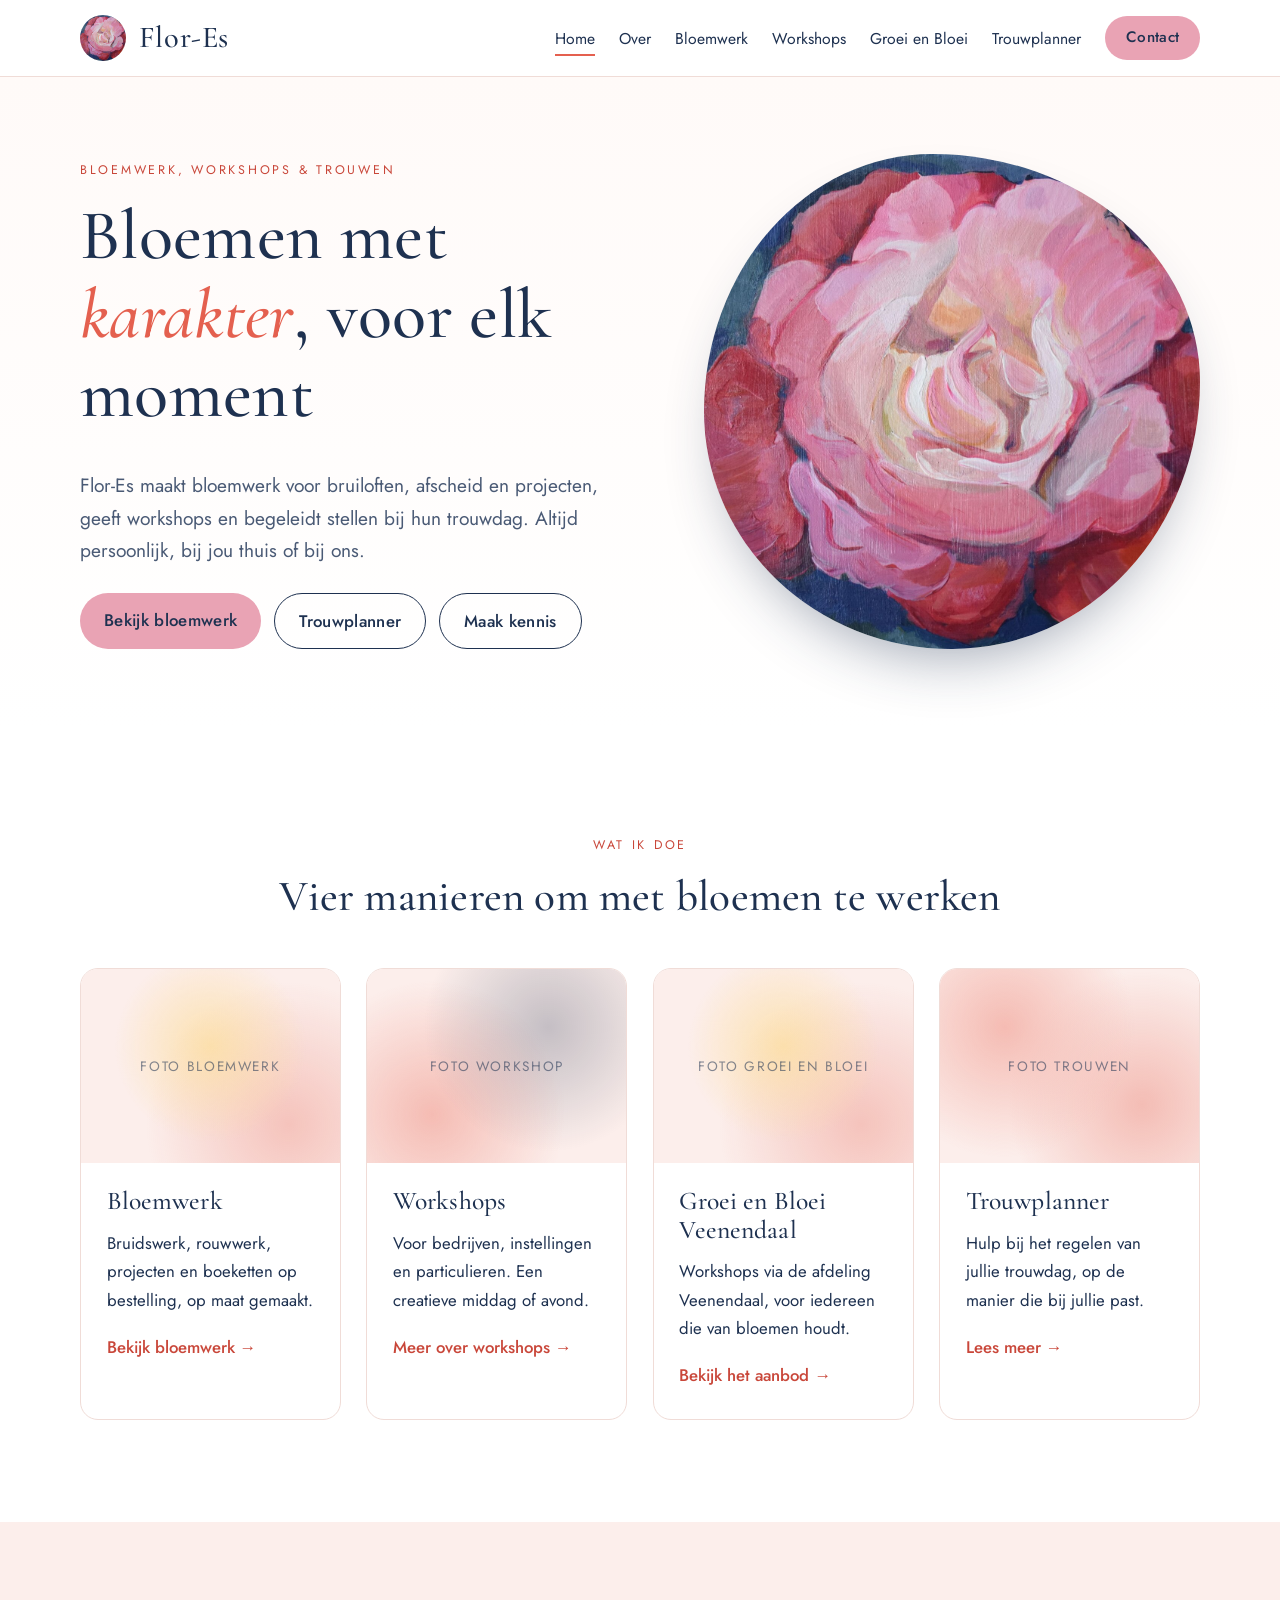
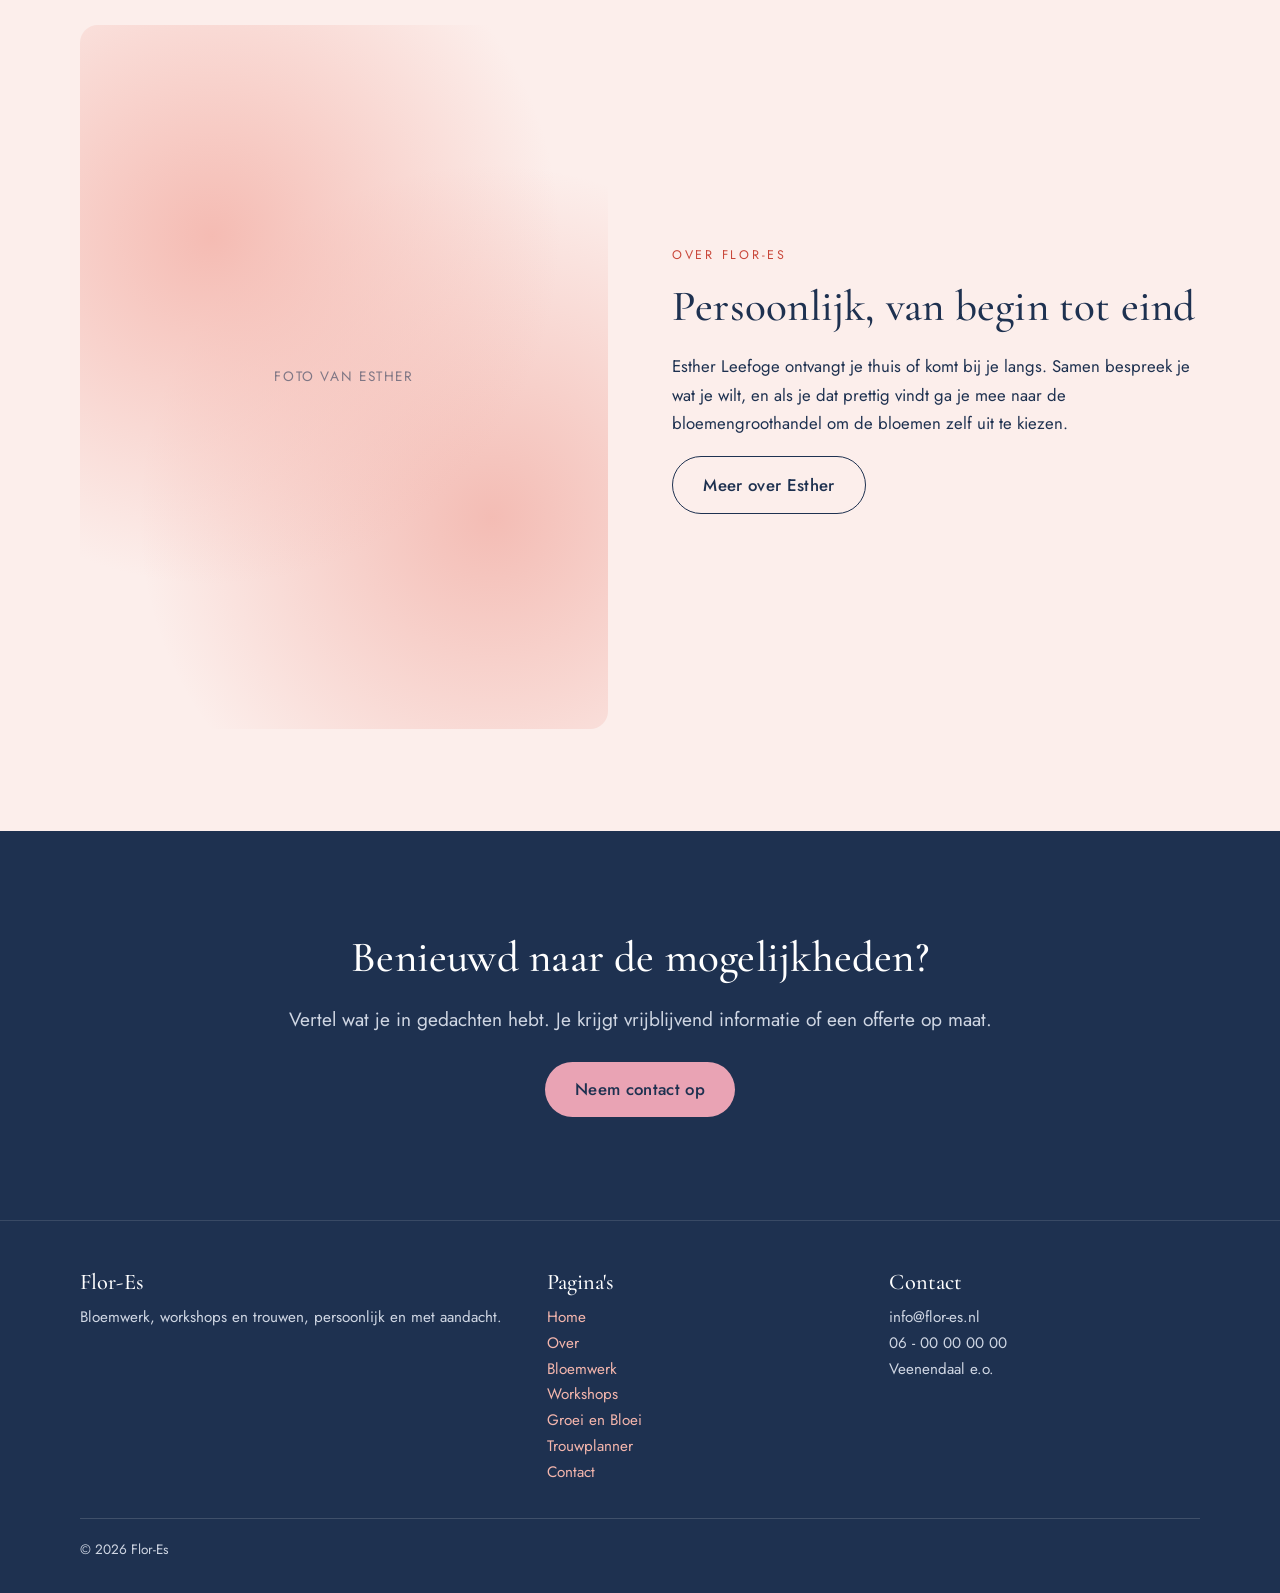
==== commit ab9674dc: "Volgorde knoppen op de homepage en zachtrozerode knoppen - Knoppen bovenaan de homepage: Bekijk bloe" ====
--- a/index.html
+++ b/index.html
@@ -23,8 +23,8 @@
       <p class="lead"><!--t:k03|Bovenaan de pagina::Inleiding|lang-->Flor-Es maakt bloemwerk voor bruiloften, afscheid en projecten, geeft workshops en begeleidt stellen bij hun trouwdag. Altijd persoonlijk, bij jou thuis of bij ons.<!--/t--></p>
       <div class="btn-row">
         <a class="btn" href="bloemwerk.html"><!--t:k04|Bovenaan de pagina::Tekst op de knop 1|kort-->Bekijk bloemwerk<!--/t--></a>
-        <a class="btn outline" href="over.html"><!--t:k05|Bovenaan de pagina::Tekst op de knop 2|kort-->Maak kennis<!--/t--></a>
-        <a class="btn outline" href="trouwplanner.html"><!--t:k27|Bovenaan de pagina::Tekst op de knop 3|kort-->Trouwplanner<!--/t--></a>
+        <a class="btn outline" href="trouwplanner.html"><!--t:k27|Bovenaan de pagina::Tekst op de knop 2|kort-->Trouwplanner<!--/t--></a>
+        <a class="btn outline" href="over.html"><!--t:k05|Bovenaan de pagina::Tekst op de knop 3|kort-->Maak kennis<!--/t--></a>
       </div>
     </div>
     <div class="hero-art"><img src="img/logo.jpg" alt="Geschilderde roos, het beeldmerk van Flor-Es"></div>
--- a/style.css
+++ b/style.css
@@ -5,6 +5,8 @@
   --navy-soft: #4a5a75;
   --coral: #e4604f;
   --coral-dark: #c9473a;
+  --knop: #e9a3b4;        /* zachtrozerood van de knoppen, afgeleid van de roos in het logo */
+  --knop-hover: #df8da1;
   --pink: #f4b6ad;
   --pink-soft: #fceeeb;
   --cream: #fffaf8;
@@ -77,12 +79,12 @@
 /* Knoppen */
 .btn {
   display: inline-block; text-decoration: none; cursor: pointer;
-  background: var(--coral); color: var(--white) !important;
+  background: var(--knop); color: var(--navy) !important;
   padding: .85rem 1.9rem; border-radius: 999px; border: 0;
   font: inherit; font-weight: 500; letter-spacing: .02em;
   transition: background .2s, transform .2s;
 }
-.btn:hover { background: var(--coral-dark); transform: translateY(-1px); }
+.btn:hover { background: var(--knop-hover); transform: translateY(-1px); }
 .btn.outline { background: transparent; color: var(--navy) !important; border: 1.5px solid var(--navy); }
 .btn.outline:hover { background: var(--navy); color: var(--white) !important; }
 .btn.small { padding: .55rem 1.3rem; font-size: .95rem; }
